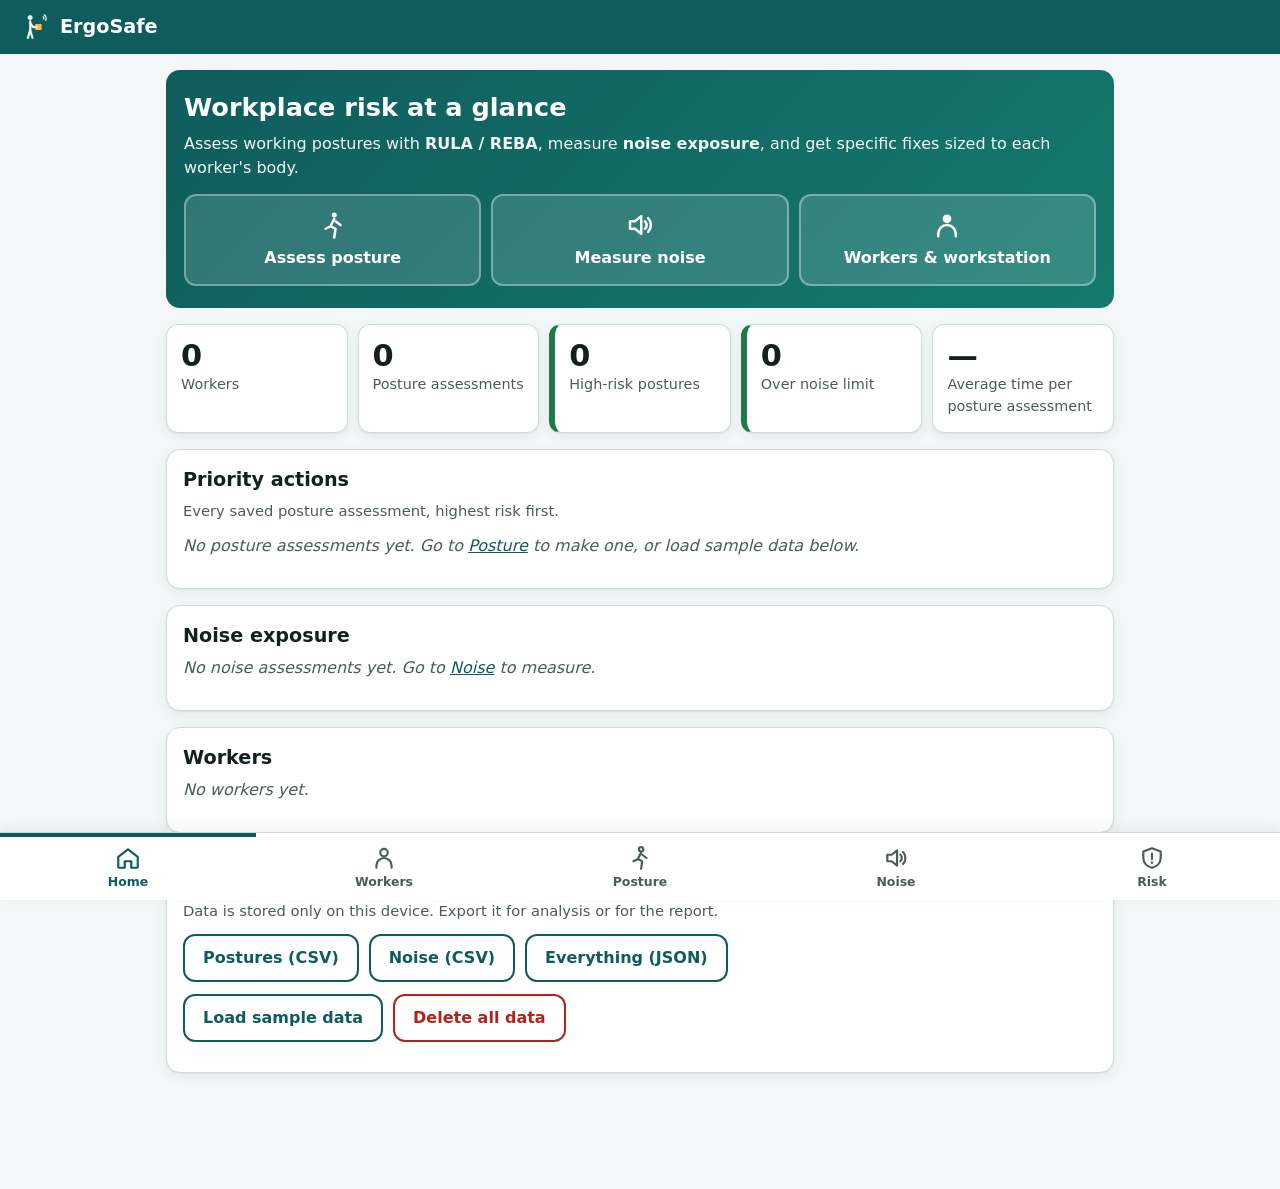
==== index.html @ d4b11da0 "Remove header worker dropdown; choose the worker inside the Posture and Noise forms Co-Authored-By: " ====
<!doctype html>
<html lang="en">
<head>
  <meta charset="utf-8">
  <meta name="viewport" content="width=device-width, initial-scale=1, viewport-fit=cover">
  <title>ErgoSafe</title>
  <meta name="description" content="Workplace posture (RULA / REBA) and noise exposure risk assessment with specific fixes for each worker.">
  <meta name="theme-color" content="#0f5c5c">
  <link rel="manifest" href="manifest.webmanifest">
  <link rel="icon" type="image/png" href="icons/icon-192.png">
  <link rel="apple-touch-icon" href="icons/icon-192.png">
  <link rel="stylesheet" href="css/styles.css">
</head>
<body>
  <a class="skip-link" href="#main">Skip to content</a>

  <header class="app-header">
    <div class="brand">
      <img src="icons/icon-192.png" alt="" width="34" height="34">
      <span>ErgoSafe</span>
    </div>
  </header>

  <main id="main">

    <!-- ============================ HOME / DASHBOARD ============================ -->
    <section id="view-home" class="view" aria-labelledby="home-title" hidden>
      <div class="hero">
        <h1 id="home-title">Workplace risk at a glance</h1>
        <p>Assess working postures with <strong>RULA / REBA</strong>, measure <strong>noise exposure</strong>, and get specific fixes sized to each worker's body.</p>
        <div class="quick-actions">
          <a class="big-action" href="#posture">
            <svg viewBox="0 0 24 24" aria-hidden="true"><circle cx="13" cy="4" r="2"/><path d="M13 7l-3 6 4 2-1 7M10 13l-4 2M14 9l4 3"/></svg>
            <span>Assess posture</span>
          </a>
          <a class="big-action" href="#noise">
            <svg viewBox="0 0 24 24" aria-hidden="true"><path d="M4 9v6h4l5 4V5L8 9z"/><path d="M16 9a4 4 0 0 1 0 6M18.5 6.5a8 8 0 0 1 0 11"/></svg>
            <span>Measure noise</span>
          </a>
          <a class="big-action" href="#workers">
            <svg viewBox="0 0 24 24" aria-hidden="true"><circle cx="12" cy="7" r="3.5"/><path d="M5 21v-2a7 7 0 0 1 14 0v2"/></svg>
            <span>Workers &amp; workstation</span>
          </a>
        </div>
      </div>

      <div id="home-summary" class="tile-row" aria-live="polite"></div>

      <div class="card">
        <h2>Priority actions</h2>
        <p class="hint">Every saved posture assessment, highest risk first.</p>
        <div id="home-priority-list" class="assessment-list"></div>
      </div>

      <div class="card">
        <h2>Noise exposure</h2>
        <div id="home-noise-list" class="assessment-list"></div>
      </div>

      <div class="card">
        <h2>Workers</h2>
        <div id="home-worker-table" class="table-wrap"></div>
      </div>

      <div class="card">
        <h2>Data</h2>
        <p class="hint">Data is stored only on this device. Export it for analysis or for the report.</p>
        <div class="button-row">
          <button type="button" class="button" id="export-postures-csv">Postures (CSV)</button>
          <button type="button" class="button" id="export-noise-csv">Noise (CSV)</button>
          <button type="button" class="button" id="export-json">Everything (JSON)</button>
        </div>
        <div class="button-row">
          <button type="button" class="button" id="load-sample-data">Load sample data</button>
          <button type="button" class="button danger" id="clear-all-data">Delete all data</button>
        </div>
      </div>
    </section>

    <!-- ============================ WORKERS ============================ -->
    <section id="view-workers" class="view" aria-labelledby="workers-title" hidden>
      <h1 id="workers-title" class="view-title">Workers &amp; workstation</h1>

      <div class="card">
        <div class="card-header">
          <h2>Workers</h2>
          <button type="button" class="button primary" id="add-worker-button">+ Add worker</button>
        </div>
        <div id="worker-list" class="worker-list"></div>
      </div>

      <form id="worker-form" class="card" hidden>
        <h2 id="worker-form-title">Add worker</h2>
        <input type="hidden" id="worker-id">
        <div class="form-grid">
          <label class="field">
            <span>Name or ID</span>
            <input type="text" id="worker-name" required autocomplete="off" placeholder="e.g. Ravi K / W-014">
          </label>
          <label class="field">
            <span>Sex (for population percentile)</span>
            <select id="worker-sex">
              <option value="male">Male</option>
              <option value="female">Female</option>
            </select>
          </label>
          <label class="field">
            <span>Height (stature) in cm</span>
            <input type="number" id="worker-stature" required min="120" max="210" step="0.5" inputmode="decimal" placeholder="e.g. 165">
          </label>
          <label class="field">
            <span>Body mass in kg (optional)</span>
            <input type="number" id="worker-mass" min="30" max="200" step="0.5" inputmode="decimal">
          </label>
          <label class="field">
            <span>Works mainly</span>
            <select id="worker-posture">
              <option value="standing">Standing</option>
              <option value="seated">Seated</option>
            </select>
          </label>
          <label class="field">
            <span>Type of task</span>
            <select id="worker-task">
              <option value="precision">Precision (assembly of small parts, inspection)</option>
              <option value="light" selected>Light (packing, light assembly, keyboard)</option>
              <option value="heavy">Heavy (pressing down, using body weight)</option>
            </select>
          </label>
          <label class="field field-wide">
            <span>Workstation / zone</span>
            <input type="text" id="worker-workstation" autocomplete="off" placeholder="e.g. Packing line 2">
          </label>
        </div>
        <div class="button-row">
          <button type="submit" class="button primary">Save worker</button>
          <button type="button" class="button" id="worker-form-cancel">Cancel</button>
        </div>
      </form>

      <div class="card" id="worker-profile-card">
        <h2>Anthropometric profile</h2>
        <div id="worker-profile"></div>
      </div>

      <div class="card">
        <h2>Designing for everyone</h2>
        <p class="hint">One adjustable workstation should fit from a small woman (5th percentile) to a tall man (95th percentile).</p>
        <div id="population-ranges" class="table-wrap"></div>
      </div>
    </section>

    <!-- ============================ POSTURE ============================ -->
    <section id="view-posture" class="view" aria-labelledby="posture-title" hidden>
      <h1 id="posture-title" class="view-title">Posture assessment</h1>

      <div class="card">
        <h2><span class="step-number">1</span> Capture the posture</h2>
        <p class="hint">Photograph the worker <strong>from the side</strong>, whole body in frame, at the worst moment of the task. Everything stays on this device.</p>
        <div id="reassess-banner" class="reassess-banner" hidden></div>
        <label class="field">
          <span>Worker being assessed</span>
          <select id="posture-worker-select" data-worker-select></select>
        </label>
        <label class="field">
          <span>Task being assessed</span>
          <input type="text" id="posture-task" autocomplete="off" placeholder="e.g. Lifting cartons from floor pallet">
        </label>
        <p id="posture-quota" class="posture-quota" aria-live="polite"></p>
        <div class="button-row">
          <label class="button primary file-button">
            <input type="file" accept="image/*" capture="environment" id="photo-capture-input">
            Take photo
          </label>
          <label class="button file-button">
            <input type="file" accept="image/*" id="photo-upload-input">
            Upload image
          </label>
          <button type="button" class="button" id="live-camera-button">Live camera</button>
          <button type="button" class="button" id="manual-mode-button">Enter angles by hand</button>
        </div>
        <p id="pose-status" class="status" role="status" aria-live="polite"></p>
        <div class="stage" id="pose-stage" hidden>
          <canvas id="pose-canvas" aria-label="Photo with measured body angles"></canvas>
          <video id="pose-video" playsinline muted></video>
          <div class="button-row" id="live-controls" hidden>
            <button type="button" class="button primary" id="freeze-button">Freeze &amp; assess</button>
            <button type="button" class="button" id="switch-camera-button">Switch camera</button>
            <button type="button" class="button" id="stop-camera-button">Stop camera</button>
          </div>
        </div>
      </div>

      <div id="posture-details" hidden>
        <div class="card">
          <h2><span class="step-number">2</span> Check the joint angles</h2>
          <p class="hint">Angles marked <span class="tag tag-auto">auto</span> were measured from the image. If one looks wrong, drag its slider — you stay in control of the result.</p>
          <div id="angle-sliders" class="angle-sliders"></div>
        </div>

        <div class="card">
          <h2><span class="step-number">3</span> Describe the task</h2>

          <fieldset class="choice-group">
            <legend>Work posture</legend>
            <label class="choice"><input type="radio" name="posture-mode" value="standing" checked> Standing</label>
            <label class="choice"><input type="radio" name="posture-mode" value="seated"> Seated</label>
          </fieldset>

          <fieldset class="check-group">
            <legend>Arms and wrists</legend>
            <label class="check"><input type="checkbox" data-factor="shoulderRaised"> Shoulder is raised (shrugging)</label>
            <label class="check"><input type="checkbox" data-factor="armAbducted"> Upper arm held out to the side</label>
            <label class="check"><input type="checkbox" data-factor="armSupported"> Arm is supported or the person is leaning on it</label>
            <label class="check"><input type="checkbox" data-factor="armAcrossMidline"> Hand works across the body or out to the side</label>
            <label class="check"><input type="checkbox" data-factor="wristDeviated"> Wrist bent sideways (towards thumb or little finger)</label>
            <label class="check"><input type="checkbox" data-factor="wristTwistEndRange"> Wrist twisted near the end of its range</label>
          </fieldset>

          <fieldset class="check-group">
            <legend>Neck and trunk</legend>
            <label class="check"><input type="checkbox" data-factor="neckTwisted"> Neck twisted</label>
            <label class="check"><input type="checkbox" data-factor="neckSideBent"> Neck bent sideways</label>
            <label class="check"><input type="checkbox" data-factor="trunkTwisted"> Trunk twisted</label>
            <label class="check"><input type="checkbox" data-factor="trunkSideBent"> Trunk bent sideways</label>
            <label class="check"><input type="checkbox" data-factor="trunkWellSupported"> Seated with the back well supported</label>
          </fieldset>

          <fieldset class="check-group">
            <legend>Legs</legend>
            <label class="check"><input type="checkbox" data-factor="legsSupported" checked> Both feet supported, weight evenly balanced</label>
          </fieldset>

          <fieldset class="check-group">
            <legend>Load and grip</legend>
            <div class="form-grid">
              <label class="field">
                <span>Load or force in kg</span>
                <input type="number" id="load-kg" min="0" max="100" step="0.5" value="0" inputmode="decimal">
              </label>
              <label class="field">
                <span>How the load is handled</span>
                <select id="load-pattern">
                  <option value="intermittent">Now and then (intermittent)</option>
                  <option value="static">Held or repeated</option>
                  <option value="shock">Sudden jerk / shock</option>
                </select>
              </label>
              <label class="field">
                <span>Grip on the load (REBA coupling)</span>
                <select id="coupling">
                  <option value="0">Good — proper handle</option>
                  <option value="1">Fair — acceptable hand-hold</option>
                  <option value="2">Poor — no handle, awkward</option>
                  <option value="3">Unacceptable — unsafe grip</option>
                </select>
              </label>
            </div>
          </fieldset>

          <fieldset class="check-group">
            <legend>Activity</legend>
            <label class="check"><input type="checkbox" data-factor="staticOver1Min"> Posture held for more than 1 minute</label>
            <label class="check"><input type="checkbox" data-factor="repeatedOver4PerMin"> Same action repeated more than 4 times a minute</label>
            <label class="check"><input type="checkbox" data-factor="rapidOrUnstable"> Rapid large changes in posture, or unstable base</label>
          </fieldset>

          <fieldset class="check-group">
            <legend>When — exposure to this posture</legend>
            <p class="hint">RULA and REBA score one moment. How long and how often it happens decides the overall risk (likelihood).</p>
            <div class="form-grid">
              <label class="field">
                <span>Hours per shift doing this task</span>
                <input type="number" id="exposure-hours" min="0.1" max="16" step="0.25" value="2" inputmode="decimal">
              </label>
              <label class="field">
                <span>How often this posture occurs</span>
                <select id="exposure-frequency">
                  <option value="rarely">Rarely (less than once an hour)</option>
                  <option value="occasionally" selected>Occasionally (1–10 times an hour)</option>
                  <option value="frequently">Frequently (10–60 times an hour)</option>
                  <option value="continuously">Continuously, or held for long periods</option>
                </select>
              </label>
            </div>
          </fieldset>
        </div>

        <div class="card" id="results-card">
          <h2><span class="step-number">4</span> Risk result</h2>
          <div class="segmented" role="group" aria-label="Assessment method">
            <button type="button" class="segment" data-method="rula" aria-pressed="false">RULA</button>
            <button type="button" class="segment" data-method="reba" aria-pressed="false">REBA</button>
          </div>
          <p id="method-recommendation" class="hint"></p>
          <div id="score-summary" class="score-summary"></div>
          <div class="result-grid">
            <div id="body-map" class="body-map"></div>
            <div id="score-breakdown" class="table-wrap"></div>
          </div>
          <h3>What to change</h3>
          <ol id="recommendation-list" class="recommendation-list"></ol>
          <button type="button" class="button primary wide" id="save-assessment-button">Save assessment</button>
        </div>
      </div>
    </section>

    <!-- ============================ NOISE ============================ -->
    <section id="view-noise" class="view" aria-labelledby="noise-title" hidden>
      <h1 id="noise-title" class="view-title">Noise exposure</h1>

      <div class="card">
        <h2>Live sound level</h2>
        <label class="field">
          <span>Worker being assessed</span>
          <select id="noise-worker-select" data-worker-select></select>
        </label>
        <div class="meter">
          <div class="meter-reading">
            <span id="noise-level" class="meter-value">--</span>
            <span class="meter-unit">dB(A)</span>
          </div>
          <div id="noise-level-badge"></div>
          <div class="gauge" aria-hidden="true">
            <div class="gauge-zones"></div>
            <div class="gauge-needle" id="gauge-needle"></div>
          </div>
          <div class="gauge-scale" aria-hidden="true"><span>30</span><span>55</span><span>80</span><span>105</span><span>130</span></div>
        </div>
        <dl class="stat-grid">
          <div><dt>Average (Leq)</dt><dd id="noise-leq">--</dd></div>
          <div><dt>Maximum</dt><dd id="noise-max">--</dd></div>
          <div><dt>Measured for</dt><dd id="noise-duration">--</dd></div>
          <div><dt>Allowed time at this level</dt><dd id="noise-allowed">--</dd></div>
        </dl>
        <div class="button-row">
          <button type="button" class="button primary" id="noise-start-button">Start measuring</button>
          <button type="button" class="button" id="noise-stop-button" disabled>Stop</button>
          <button type="button" class="button" id="noise-reset-button">Reset</button>
        </div>
        <p id="noise-status" class="status" role="status" aria-live="polite"></p>

        <div class="add-to-log">
          <h3>Add this measurement to the worker's day</h3>
          <div class="form-grid">
            <label class="field">
              <span>Zone / machine</span>
              <input type="text" id="noise-zone-input" autocomplete="off" placeholder="e.g. Press shop">
            </label>
            <label class="field">
              <span>Hours per shift spent here</span>
              <input type="number" id="noise-hours-input" min="0.1" max="16" step="0.25" value="1" inputmode="decimal">
            </label>
          </div>
          <button type="button" class="button" id="noise-add-to-log-button">Add measured level</button>
        </div>
      </div>

      <div class="card">
        <h2>Daily exposure</h2>
        <div id="noise-reassess-banner" class="reassess-banner" hidden></div>
        <label class="field">
          <span>Exposure standard</span>
          <select id="noise-standard">
            <option value="niosh">NIOSH (85 dB(A), 3 dB exchange) — more protective</option>
            <option value="india">Factories Act, India (90 dB(A), 5 dB exchange) — legal limit</option>
          </select>
        </label>
        <div class="table-wrap">
          <table class="data-table">
            <thead><tr><th>Zone</th><th>Level dB(A)</th><th>Hours</th><th>Allowed</th><th>Dose</th><th><span class="visually-hidden">Remove</span></th></tr></thead>
            <tbody id="exposure-rows"></tbody>
          </table>
        </div>
        <details class="manual-entry">
          <summary>Add a zone by hand</summary>
          <div class="form-grid">
            <label class="field"><span>Zone</span><input type="text" id="manual-zone" autocomplete="off"></label>
            <label class="field"><span>Level dB(A)</span><input type="number" id="manual-level" min="40" max="140" step="0.5" inputmode="decimal"></label>
            <label class="field"><span>Hours</span><input type="number" id="manual-hours" min="0.1" max="16" step="0.25" inputmode="decimal"></label>
          </div>
          <button type="button" class="button" id="manual-add-button">Add zone</button>
        </details>
        <div id="exposure-results"></div>
        <h3>What to do</h3>
        <ol id="noise-recommendations" class="recommendation-list"></ol>
        <button type="button" class="button primary wide" id="noise-save-button">Save noise assessment</button>
      </div>

      <div class="card">
        <h2>Calibrate the microphone</h2>
        <p class="hint">Phone microphones differ by several decibels. For accurate readings, place the phone next to a calibrated sound level meter, play a steady sound, start measuring, and enter the meter's reading.</p>
        <div class="form-grid">
          <label class="field">
            <span>Reference meter reading, dB(A)</span>
            <input type="number" id="calibration-reference" min="30" max="130" step="0.1" inputmode="decimal">
          </label>
        </div>
        <div class="button-row">
          <button type="button" class="button primary" id="calibrate-button">Calibrate to meter</button>
          <button type="button" class="button" id="rough-calibrate-button">Rough: this room is quiet (≈ 40 dB(A))</button>
          <button type="button" class="button" id="reset-calibration-button">Reset</button>
        </div>
        <p class="hint" id="calibration-offset"></p>
      </div>
    </section>

    <!-- ============================ RISK PROFILE ============================ -->
    <section id="view-risk" class="view" aria-labelledby="risk-title" hidden>
      <h1 id="risk-title" class="visually-hidden">Risk</h1>
      <div id="risk-profile"></div>
    </section>

  </main>

  <nav class="tab-bar" aria-label="Main">
    <a href="#home" data-tab="home">
      <svg viewBox="0 0 24 24" aria-hidden="true"><path d="M3 11l9-7 9 7v9a1 1 0 0 1-1 1h-5v-6H9v6H4a1 1 0 0 1-1-1z"/></svg>
      <span>Home</span>
    </a>
    <a href="#workers" data-tab="workers">
      <svg viewBox="0 0 24 24" aria-hidden="true"><circle cx="12" cy="7" r="3.5"/><path d="M5 21v-2a7 7 0 0 1 14 0v2"/></svg>
      <span>Workers</span>
    </a>
    <a href="#posture" data-tab="posture">
      <svg viewBox="0 0 24 24" aria-hidden="true"><circle cx="13" cy="4" r="2"/><path d="M13 7l-3 6 4 2-1 7M10 13l-4 2M14 9l4 3"/></svg>
      <span>Posture</span>
    </a>
    <a href="#noise" data-tab="noise">
      <svg viewBox="0 0 24 24" aria-hidden="true"><path d="M4 9v6h4l5 4V5L8 9z"/><path d="M16 9a4 4 0 0 1 0 6M18.5 6.5a8 8 0 0 1 0 11"/></svg>
      <span>Noise</span>
    </a>
    <a href="#risk" data-tab="risk">
      <svg viewBox="0 0 24 24" aria-hidden="true"><path d="M12 3l8 3v6c0 4.5-3.4 8-8 9-4.6-1-8-4.5-8-9V6z"/><path d="M12 8v5M12 16v.5"/></svg>
      <span>Risk</span>
    </a>
  </nav>

  <div id="toast" class="toast" role="status" aria-live="polite"></div>

  <script type="module" src="js/app.js"></script>
</body>
</html>
---- css/styles.css ----
/* ErgoSafe styles
   Human factors choices applied to the app itself:
   - touch targets at least 48 px (usable with gloves)
   - risk shown by colour + icon + word, never colour alone
   - body text 16 px+, strong contrast for glare in factories
   - one column on phones, wider layout on tablets/laptops */

:root {
  --colour-background: #f4f7f7;
  --colour-surface: #ffffff;
  --colour-surface-muted: #eef3f3;
  --colour-text: #13201f;
  --colour-text-muted: #4b5b5a;
  --colour-border: #cfdbda;
  --colour-primary: #0f5c5c;
  --colour-primary-strong: #0a4545;
  --colour-primary-soft: #dcefee;
  --colour-focus: #ffb000;

  --risk-negligible: #1f7a4a;
  --risk-negligible-soft: #e3f4ea;
  --risk-low: #1f7a4a;
  --risk-low-soft: #e3f4ea;
  --risk-medium: #9a5b00;
  --risk-medium-soft: #fff1d6;
  --risk-high: #b42318;
  --risk-high-soft: #fde4e1;
  --risk-veryhigh: #7a0916;
  --risk-veryhigh-soft: #f9d2d6;

  --radius: 14px;
  --shadow: 0 1px 2px rgba(16, 40, 40, 0.06), 0 4px 14px rgba(16, 40, 40, 0.06);
  --touch: 48px;
  --tab-bar-height: 68px;
  font-size: 16px;
}

html.high-contrast {
  --colour-background: #ffffff;
  --colour-surface: #ffffff;
  --colour-surface-muted: #ffffff;
  --colour-text: #000000;
  --colour-text-muted: #000000;
  --colour-border: #000000;
  --colour-primary: #00337a;
  --colour-primary-strong: #001a40;
  --colour-primary-soft: #e6eeff;
  --risk-low: #005a1e;
  --risk-negligible: #005a1e;
  --risk-medium: #6b3d00;
  --risk-high: #9e0000;
  --risk-veryhigh: #5c0000;
  --shadow: none;
}

* { box-sizing: border-box; }

html, body { margin: 0; }

body {
  background: var(--colour-background);
  color: var(--colour-text);
  font-family: system-ui, -apple-system, "Segoe UI", Roboto, "Noto Sans", sans-serif;
  line-height: 1.5;
  padding-bottom: calc(var(--tab-bar-height) + env(safe-area-inset-bottom) + 16px);
  -webkit-text-size-adjust: 100%;
}

h1, h2, h3 { line-height: 1.25; margin: 0 0 0.5rem; }
h1 { font-size: 1.6rem; }
h2 { font-size: 1.2rem; display: flex; align-items: center; gap: 0.5rem; }
h3 { font-size: 1.05rem; margin-top: 1.25rem; }
p { margin: 0 0 0.75rem; }
a { color: var(--colour-primary); }

:focus-visible { outline: 3px solid var(--colour-focus); outline-offset: 2px; }

.visually-hidden {
  position: absolute; width: 1px; height: 1px; padding: 0; margin: -1px;
  overflow: hidden; clip: rect(0 0 0 0); white-space: nowrap; border: 0;
}
.skip-link { position: absolute; left: -999px; top: 0; }
.skip-link:focus { left: 8px; top: 8px; background: var(--colour-surface); padding: 8px 12px; z-index: 100; }

.hint { color: var(--colour-text-muted); font-size: 0.92rem; }
.empty { color: var(--colour-text-muted); font-style: italic; }
.nowrap { white-space: nowrap; }

/* ---------- header ---------- */
.app-header {
  position: sticky; top: 0; z-index: 20;
  display: flex; align-items: center; justify-content: space-between; gap: 12px;
  padding: 10px 16px; padding-top: calc(10px + env(safe-area-inset-top));
  background: var(--colour-primary); color: #ffffff;
}
.brand { display: flex; align-items: center; gap: 10px; font-weight: 700; font-size: 1.2rem; }
.brand img { border-radius: 8px; }
.icon-button {
  width: var(--touch); height: var(--touch); flex: none;
  display: grid; place-items: center; border-radius: 12px;
  border: 2px solid rgba(255, 255, 255, 0.5); background: transparent; color: #ffffff; cursor: pointer;
}
.icon-button svg { width: 24px; height: 24px; }
.icon-button[aria-pressed="true"] { background: #ffffff; color: var(--colour-primary); }

/* ---------- layout ---------- */
main { max-width: 980px; margin: 0 auto; padding: 16px; }
.view-title { margin: 4px 0 14px; }

.card {
  background: var(--colour-surface);
  border: 1px solid var(--colour-border);
  border-radius: var(--radius);
  box-shadow: var(--shadow);
  padding: 18px 16px;
  margin-bottom: 16px;
}
.card-header { display: flex; align-items: center; justify-content: space-between; gap: 12px; flex-wrap: wrap; margin-bottom: 8px; }
.card-header h2 { margin: 0; }

.step-number {
  display: inline-grid; place-items: center; width: 28px; height: 28px; flex: none;
  border-radius: 50%; background: var(--colour-primary); color: #ffffff; font-size: 0.95rem;
}

/* ---------- hero ---------- */
.hero {
  background: linear-gradient(135deg, var(--colour-primary) 0%, #157a6e 100%);
  color: #ffffff; border-radius: var(--radius); padding: 22px 18px; margin-bottom: 16px;
}
html.high-contrast .hero { background: var(--colour-primary); }
.hero p { opacity: 0.95; }
.quick-actions { display: grid; grid-template-columns: repeat(3, minmax(0, 1fr)); gap: 10px; margin-top: 14px; }
.big-action {
  display: flex; flex-direction: column; align-items: center; justify-content: center; gap: 6px;
  min-height: 92px; padding: 10px; border-radius: 12px; text-align: center;
  background: rgba(255, 255, 255, 0.14); color: #ffffff; text-decoration: none; font-weight: 600;
  border: 2px solid rgba(255, 255, 255, 0.35);
}
.big-action:hover { background: rgba(255, 255, 255, 0.24); }
.big-action svg { width: 30px; height: 30px; fill: none; stroke: currentColor; stroke-width: 2; stroke-linecap: round; stroke-linejoin: round; }
.big-action svg circle { fill: currentColor; stroke: none; }

/* ---------- tiles ---------- */
.tile-row { display: grid; grid-template-columns: repeat(auto-fit, minmax(140px, 1fr)); gap: 10px; margin-bottom: 16px; }
.tile {
  background: var(--colour-surface); border: 1px solid var(--colour-border); border-radius: 12px;
  padding: 14px; display: flex; flex-direction: column; gap: 2px; box-shadow: var(--shadow);
}
.tile-value { font-size: 1.9rem; font-weight: 750; line-height: 1.1; }
.tile-label { color: var(--colour-text-muted); font-size: 0.9rem; }
.tile-high { border-left: 6px solid var(--risk-high); }
.tile-high .tile-value { color: var(--risk-high); }
.tile-low { border-left: 6px solid var(--risk-low); }

/* ---------- buttons ---------- */
.button-row { display: flex; flex-wrap: wrap; gap: 10px; margin: 12px 0; }
.button {
  display: inline-flex; align-items: center; justify-content: center; gap: 8px;
  min-height: var(--touch); padding: 0 18px; border-radius: 12px;
  border: 2px solid var(--colour-primary); background: var(--colour-surface); color: var(--colour-primary);
  font: inherit; font-weight: 650; cursor: pointer; text-decoration: none;
}
.button:hover { background: var(--colour-primary-soft); }
.button.primary { background: var(--colour-primary); color: #ffffff; }
.button.primary:hover { background: var(--colour-primary-strong); }
.button.danger { border-color: var(--risk-high); color: var(--risk-high); }
.button.small { min-height: 40px; padding: 0 12px; font-size: 0.9rem; }
.button.wide { width: 100%; margin-top: 12px; }
.button:disabled { opacity: 0.45; cursor: not-allowed; }
.file-button { position: relative; overflow: hidden; }
.file-button input { position: absolute; inset: 0; opacity: 0; cursor: pointer; font-size: 0; }
.link-button {
  background: none; border: 0; padding: 8px 4px; min-height: 40px; color: var(--colour-primary);
  font: inherit; font-size: 0.9rem; text-decoration: underline; cursor: pointer;
}

/* ---------- forms ---------- */
.form-grid { display: grid; grid-template-columns: repeat(auto-fit, minmax(220px, 1fr)); gap: 12px; }
.field { display: flex; flex-direction: column; gap: 6px; margin-bottom: 8px; }
.field > span { font-weight: 600; font-size: 0.95rem; }
.field-wide { grid-column: 1 / -1; }
input[type="text"], input[type="number"], select, textarea {
  width: 100%; min-height: var(--touch); padding: 10px 12px; border-radius: 10px;
  border: 2px solid var(--colour-border); background: var(--colour-surface); color: var(--colour-text); font: inherit;
}
textarea { min-height: 90px; resize: vertical; }
input:focus, select:focus, textarea:focus { border-color: var(--colour-primary); }

fieldset { border: 0; padding: 0; margin: 0 0 16px; }
legend { font-weight: 700; margin-bottom: 8px; padding: 0; }
.check-group, .choice-group { border-top: 1px solid var(--colour-border); padding-top: 12px; }
.check, .choice {
  display: flex; align-items: center; gap: 12px; min-height: var(--touch); padding: 6px 10px;
  border-radius: 10px; cursor: pointer;
}
.check:hover, .choice:hover { background: var(--colour-surface-muted); }
.check input, .choice input { width: 24px; height: 24px; flex: none; accent-color: var(--colour-primary); }
.choice-group { display: flex; flex-wrap: wrap; gap: 6px 18px; }
.choice-group legend { width: 100%; }

/* ---------- status ---------- */
.status { min-height: 1.5em; font-weight: 600; color: var(--colour-primary); margin: 8px 0 0; }
.status.error { color: var(--risk-high); }

/* ---------- tags & badges ---------- */
.tag {
  display: inline-block; padding: 1px 8px; border-radius: 999px; font-size: 0.78rem; font-weight: 700;
  border: 1px solid currentColor; vertical-align: middle;
}
.tag-auto { color: var(--colour-primary); background: var(--colour-primary-soft); }
.tag-check { color: var(--risk-medium); background: var(--risk-medium-soft); }
.tag-edited { color: #4a3aa8; background: #ebe8fb; }
.tag-default { color: var(--colour-text-muted); background: var(--colour-surface-muted); }

.badge {
  display: inline-flex; align-items: center; gap: 6px; padding: 4px 10px 4px 7px;
  border-radius: 999px; font-weight: 700; font-size: 0.88rem; border: 2px solid currentColor;
  max-width: 100%;
}
.badge .icon { width: 18px; height: 18px; flex: none; }
.risk-negligible { color: var(--risk-negligible); background: var(--risk-negligible-soft); }
.risk-low { color: var(--risk-low); background: var(--risk-low-soft); }
.risk-medium { color: var(--risk-medium); background: var(--risk-medium-soft); }
.risk-high { color: var(--risk-high); background: var(--risk-high-soft); }
.risk-veryhigh { color: #ffffff; background: var(--risk-veryhigh); border-color: var(--risk-veryhigh); }
html.high-contrast .badge { background: #ffffff; }
html.high-contrast .risk-veryhigh { background: var(--risk-veryhigh); }

.risk-border-negligible, .risk-border-low { border-left: 8px solid var(--risk-low) !important; }
.risk-border-medium { border-left: 8px solid var(--risk-medium) !important; }
.risk-border-high { border-left: 8px solid var(--risk-high) !important; }
.risk-border-veryhigh { border-left: 8px solid var(--risk-veryhigh) !important; }

/* ---------- posture: stage ---------- */
.stage { margin-top: 12px; }
.stage canvas {
  display: block; width: 100%; height: auto; max-height: 70vh; object-fit: contain;
  border-radius: 12px; background: #0d1414;
}
/* The video is drawn onto the canvas, so the element itself is kept off-screen
   (not display:none — some phones stop decoding hidden videos). */
#pose-video { position: absolute; width: 1px; height: 1px; opacity: 0; pointer-events: none; }

/* ---------- posture: sliders ---------- */
.angle-sliders { display: grid; grid-template-columns: repeat(auto-fit, minmax(260px, 1fr)); gap: 6px 20px; }
.angle-row { padding: 10px 0; border-bottom: 1px solid var(--colour-border); }
.angle-label { display: flex; align-items: center; gap: 8px; }
.angle-label label { font-weight: 700; }
.angle-label output { margin-left: auto; font-weight: 750; font-size: 1.2rem; font-variant-numeric: tabular-nums; }
.angle-row input[type="range"] { width: 100%; height: var(--touch); accent-color: var(--colour-primary); }
.angle-help { margin: 0; font-size: 0.85rem; color: var(--colour-text-muted); }

/* ---------- posture: results ---------- */
.segmented { display: inline-flex; border: 2px solid var(--colour-primary); border-radius: 12px; overflow: hidden; margin-bottom: 8px; }
.segment {
  min-height: var(--touch); min-width: 96px; padding: 0 18px; border: 0; background: var(--colour-surface);
  color: var(--colour-primary); font: inherit; font-weight: 700; cursor: pointer;
}
.segment[aria-pressed="true"] { background: var(--colour-primary); color: #ffffff; }

.score-summary {
  display: flex; gap: 18px; align-items: center; flex-wrap: wrap;
  padding: 14px 16px; border-radius: 12px; background: var(--colour-surface-muted); margin: 8px 0 16px;
}
.score-big { display: flex; align-items: baseline; gap: 4px; }
.score-number { font-size: 3.2rem; font-weight: 800; line-height: 1; font-variant-numeric: tabular-nums; }
.score-max { font-size: 1.2rem; color: var(--colour-text-muted); font-weight: 600; }
.score-text { flex: 1; min-width: 220px; }
.score-text p { margin: 8px 0 0; }
.score-method { font-weight: 700; color: var(--colour-text-muted); margin-bottom: 4px; }

.result-grid { display: grid; grid-template-columns: minmax(0, 1fr); gap: 16px; }
@media (min-width: 760px) {
  .result-grid { grid-template-columns: minmax(220px, 300px) minmax(0, 1fr); }
}

.body-map { display: flex; gap: 12px; align-items: flex-start; }
.body-map svg { width: 110px; flex: none; }
.part-head { fill: var(--colour-surface-muted); stroke: var(--colour-text-muted); stroke-width: 1.5; }
.part { stroke: rgba(0, 0, 0, 0.35); stroke-width: 1.5; }
.part.level-low { fill: var(--risk-low); }
.part.level-medium { fill: #e09a1a; }
.part.level-high { fill: var(--risk-high); }
.part-list { list-style: none; padding: 0; margin: 0; flex: 1; display: flex; flex-direction: column; gap: 6px; }
.part-list li { display: flex; justify-content: space-between; align-items: center; gap: 8px; flex-wrap: wrap; font-weight: 600; }
.part-score { font-weight: 400; color: var(--colour-text-muted); font-size: 0.85rem; }

.recommendation-list { list-style: none; padding: 0; margin: 0; display: flex; flex-direction: column; gap: 10px; }
.recommendation { border: 1px solid var(--colour-border); border-radius: 12px; padding: 12px 14px; background: var(--colour-surface); }
.recommendation p { margin: 6px 0 0; }
.recommendation-head { display: flex; align-items: center; gap: 10px; flex-wrap: wrap; }
.recommendation-issue { font-weight: 600; }

/* ---------- tables ---------- */
/* position: relative keeps screen-reader-only labels inside the scroll box,
   so wide tables scroll on their own and never widen the whole page. */
.table-wrap { position: relative; overflow-x: auto; -webkit-overflow-scrolling: touch; }
.data-table { width: 100%; border-collapse: collapse; font-size: 0.92rem; }
.data-table caption { text-align: left; font-weight: 700; padding-bottom: 6px; }
.data-table th, .data-table td { padding: 8px 10px; border-bottom: 1px solid var(--colour-border); text-align: left; vertical-align: top; }
.data-table th { background: var(--colour-surface-muted); font-weight: 700; }
.data-table .total-row td { font-weight: 750; background: var(--colour-primary-soft); }
.breakdown + .breakdown { margin-top: 10px; }

/* ---------- noise ---------- */
.meter { text-align: center; margin: 10px 0; }
.meter-reading { display: flex; justify-content: center; align-items: baseline; gap: 8px; }
.meter-value { font-size: 4.2rem; font-weight: 800; font-variant-numeric: tabular-nums; line-height: 1.05; }
.meter-unit { font-size: 1.3rem; font-weight: 700; color: var(--colour-text-muted); }
#noise-level-badge { min-height: 34px; margin: 6px 0 10px; }
.gauge { position: relative; height: 26px; margin: 4px 6px 0; }
.gauge-zones {
  position: absolute; inset: 0; border-radius: 999px;
  /* 30–130 dB: green < 80, amber 80–90, red 90–115, dark red > 115 */
  background: linear-gradient(90deg, var(--risk-low) 0%, var(--risk-low) 50%, #e09a1a 50%, #e09a1a 60%, var(--risk-high) 60%, var(--risk-high) 85%, var(--risk-veryhigh) 85%);
}
.gauge-needle {
  position: absolute; top: -6px; width: 6px; height: 38px; margin-left: -3px; border-radius: 3px;
  background: var(--colour-text); box-shadow: 0 0 0 2px var(--colour-surface); transition: left 0.12s linear;
}
.gauge-scale { display: flex; justify-content: space-between; font-size: 0.8rem; color: var(--colour-text-muted); margin: 4px 0 0; }
.stat-grid { display: grid; grid-template-columns: repeat(auto-fit, minmax(150px, 1fr)); gap: 10px; margin: 14px 0 0; }
.stat-grid div { background: var(--colour-surface-muted); border-radius: 10px; padding: 10px 12px; }
.stat-grid dt { font-size: 0.82rem; color: var(--colour-text-muted); }
.stat-grid dd { margin: 2px 0 0; font-weight: 750; font-size: 1.1rem; }
.add-to-log { border-top: 1px solid var(--colour-border); margin-top: 16px; padding-top: 4px; }
.manual-entry { margin: 12px 0; }
.manual-entry summary, details summary { cursor: pointer; font-weight: 650; min-height: 40px; display: flex; align-items: center; color: var(--colour-primary); }

.dose-summary { background: var(--colour-surface-muted); border-radius: 12px; padding: 14px 16px; margin: 14px 0; }
.dose-headline { display: flex; align-items: baseline; gap: 10px; margin-bottom: 8px; font-weight: 600; }
.dose-bar { position: relative; height: 16px; border-radius: 999px; background: var(--colour-border); margin: 12px 0 2px; overflow: visible; }
.dose-bar-fill { height: 100%; border-radius: 999px; }
.risk-fill-negligible, .risk-fill-low { background: var(--risk-low); }
.risk-fill-medium { background: #e09a1a; }
.risk-fill-high { background: var(--risk-high); }
.risk-fill-veryhigh { background: var(--risk-veryhigh); }
.dose-bar-limit { position: absolute; left: 50%; top: -5px; width: 3px; height: 26px; background: var(--colour-text); }
.dose-bar-caption { margin-bottom: 8px; }

/* ---------- workers ---------- */
.worker-list { display: flex; flex-direction: column; gap: 8px; }
.worker-card {
  display: flex; justify-content: space-between; align-items: center; gap: 10px; flex-wrap: wrap;
  border: 1px solid var(--colour-border); border-radius: 12px; padding: 10px 12px;
}
.worker-card.active { border: 2px solid var(--colour-primary); background: var(--colour-primary-soft); }
.worker-info { display: flex; flex-direction: column; }
.worker-actions { display: flex; gap: 6px; flex-wrap: wrap; }

.percentile-block { margin-bottom: 8px; }
.percentile-bar {
  position: relative; height: 14px; border-radius: 999px; margin: 10px 4px 26px;
  background: linear-gradient(90deg, var(--colour-primary-soft), var(--colour-primary));
}
.percentile-bar span { position: absolute; top: 18px; transform: translateX(-50%); font-size: 0.78rem; color: var(--colour-text-muted); }
.percentile-marker {
  position: absolute; top: -6px; width: 6px; height: 26px; margin-left: -3px;
  background: var(--colour-text); border-radius: 3px; box-shadow: 0 0 0 2px var(--colour-surface);
}

.workstation-diagram { width: 100%; max-width: 320px; }
.workstation-diagram .floor { stroke: var(--colour-text); stroke-width: 3; }
.workstation-diagram .figure { fill: var(--colour-primary); }
.workstation-diagram .figure-line { stroke: var(--colour-primary); stroke-width: 6; stroke-linecap: round; }
.workstation-diagram .furniture { fill: var(--colour-text-muted); }
.workstation-diagram .furniture-line { stroke: var(--colour-text-muted); stroke-width: 3; }
.workstation-diagram .guide-line { stroke: var(--colour-text-muted); stroke-width: 1; stroke-dasharray: 4 4; }
.workstation-diagram .surface-band { fill: #e09a1a; opacity: 0.85; }
.workstation-diagram .chart-label { font-size: 11px; fill: var(--colour-text); }
.workstation-diagram .chart-label.strong { font-weight: 700; }

/* ---------- dashboard cards ---------- */
.assessment-list { display: flex; flex-direction: column; gap: 10px; }
.assessment-card {
  display: flex; gap: 12px; border: 1px solid var(--colour-border); border-radius: 12px; padding: 10px; background: var(--colour-surface);
}
.assessment-card img, .thumb-placeholder {
  width: 88px; height: 88px; flex: none; border-radius: 8px; object-fit: cover; background: var(--colour-surface-muted);
}
.thumb-placeholder { display: grid; place-items: center; font-weight: 800; color: var(--colour-text-muted); }
.assessment-body { flex: 1; min-width: 0; }
.assessment-body p { margin: 4px 0 0; font-size: 0.92rem; }
.assessment-title { display: flex; justify-content: space-between; align-items: flex-start; gap: 8px; flex-wrap: wrap; }

/* ---------- feedback ---------- */
.likert { border-top: 1px solid var(--colour-border); padding-top: 10px; margin-bottom: 10px; }
.likert legend { font-weight: 600; }
.likert-options { display: grid; grid-template-columns: repeat(5, 1fr); gap: 6px; }
.likert-options label { display: block; cursor: pointer; }
.likert-options input { position: absolute; opacity: 0; }
.likert-options span {
  display: grid; place-items: center; min-height: var(--touch); border-radius: 10px;
  border: 2px solid var(--colour-border); font-weight: 700;
}
.likert-options input:checked + span { background: var(--colour-primary); border-color: var(--colour-primary); color: #ffffff; }
.likert-options input:focus-visible + span { outline: 3px solid var(--colour-focus); outline-offset: 2px; }
.likert-ends { display: flex; justify-content: space-between; font-size: 0.78rem; color: var(--colour-text-muted); margin-top: 4px; }

/* ---------- tab bar ---------- */
.tab-bar {
  position: fixed; left: 0; right: 0; bottom: 0; z-index: 30;
  display: grid; grid-template-columns: repeat(5, 1fr);
  min-height: var(--tab-bar-height); padding-bottom: env(safe-area-inset-bottom);
  background: var(--colour-surface); border-top: 1px solid var(--colour-border);
  box-shadow: 0 -4px 14px rgba(16, 40, 40, 0.06);
}
.tab-bar a {
  display: flex; flex-direction: column; align-items: center; justify-content: center; gap: 2px;
  color: var(--colour-text-muted); text-decoration: none; font-size: 0.78rem; font-weight: 600;
  border-top: 4px solid transparent;
}
.tab-bar a svg { width: 26px; height: 26px; fill: none; stroke: currentColor; stroke-width: 2; stroke-linecap: round; stroke-linejoin: round; }
.tab-bar a[aria-current="page"] { color: var(--colour-primary); border-top-color: var(--colour-primary); }
.tab-bar a[aria-current="page"] svg circle { fill: currentColor; }

/* ---------- toast ---------- */
.toast {
  position: fixed; left: 50%; bottom: calc(var(--tab-bar-height) + 16px + env(safe-area-inset-bottom));
  transform: translate(-50%, 20px); opacity: 0; pointer-events: none;
  background: #13201f; color: #ffffff; padding: 12px 18px; border-radius: 12px; font-weight: 600;
  max-width: calc(100vw - 32px); transition: opacity 0.2s, transform 0.2s; z-index: 50;
}
.toast.visible { opacity: 1; transform: translate(-50%, 0); }

/* ---------- small phones ---------- */
@media (max-width: 420px) {
  h1 { font-size: 1.4rem; }
  .quick-actions { grid-template-columns: 1fr; }
  .big-action { flex-direction: row; min-height: 60px; justify-content: flex-start; padding: 0 16px; }
  .meter-value { font-size: 3.4rem; }
  .button-row .button { flex: 1 1 auto; }
}

@media (max-width: 340px) {
  .app-header { gap: 8px; padding-left: 12px; padding-right: 12px; }
  .brand { gap: 6px; font-size: 1.1rem; }
}

@media (prefers-reduced-motion: reduce) {
  * { transition: none !important; scroll-behavior: auto !important; }
}

.placeholder-warning { flex-basis: 100%; margin: 0; }

/* ---------- risk profile ---------- */
.badge.risk-none { color: var(--colour-text-muted); background: var(--colour-surface-muted); }
.overall-banner { background: var(--colour-surface-muted); border-radius: 12px; padding: 14px 16px; margin-top: 10px; }
.overall-head { display: flex; align-items: center; gap: 12px; flex-wrap: wrap; margin-bottom: 6px; }
.overall-label { font-weight: 750; font-size: 1.1rem; }
.overall-banner p { margin: 6px 0 0; }

.chip {
  display: inline-block; padding: 1px 8px; margin: 2px; border-radius: 999px; font-size: 0.78rem; font-weight: 750;
  background: var(--colour-text); color: var(--colour-surface); white-space: nowrap;
}
.chip-before { background: transparent; color: var(--colour-text); border: 2px dashed var(--colour-text); }

.risk-matrix { border-collapse: separate; border-spacing: 3px; width: 100%; min-width: 480px; font-size: 0.85rem; }
.risk-matrix th { font-weight: 700; padding: 4px; text-align: center; vertical-align: middle; }
.risk-matrix th span { display: block; font-weight: 400; font-size: 0.72rem; color: var(--colour-text-muted); }
.risk-matrix .matrix-corner { font-size: 0.72rem; color: var(--colour-text-muted); }
.matrix-cell { height: 58px; border-radius: 8px; text-align: center; vertical-align: middle; padding: 4px; }
.matrix-rating { display: block; font-size: 0.75rem; font-weight: 700; opacity: 0.75; }
.band-low { background: var(--risk-low-soft); }
.band-medium { background: var(--risk-medium-soft); }
.band-high { background: var(--risk-high-soft); }
.band-veryhigh { background: #f3b9c0; }

.four-w { display: grid; gap: 10px; margin: 0; }
.four-w > div { display: grid; grid-template-columns: minmax(130px, 170px) 1fr; gap: 10px; border-bottom: 1px solid var(--colour-border); padding-bottom: 10px; }
.four-w dt { font-weight: 750; color: var(--colour-primary); }
.four-w dd { margin: 0; }
.four-w ul { margin: 0; padding-left: 18px; }
@media (max-width: 520px) { .four-w > div { grid-template-columns: 1fr; gap: 2px; } }

.hf-graph {
  display: grid; grid-template-columns: 28px 118px repeat(5, minmax(118px, 1fr)); grid-auto-rows: minmax(92px, auto);
  gap: 4px; min-width: 760px; font-size: 0.8rem;
}
.hf-axis-y {
  grid-row: 1 / span 5; grid-column: 1; writing-mode: vertical-rl; transform: rotate(180deg);
  text-align: center; font-weight: 750; color: var(--colour-primary);
}
.hf-row-label { display: flex; align-items: center; font-weight: 700; color: #1f7a4a; }
.hf-column-label { text-align: center; font-weight: 700; color: var(--colour-primary); padding-top: 4px; }
.hf-axis-x { grid-column: 3 / span 5; text-align: center; font-weight: 750; color: var(--colour-primary); }
.hf-cell { border: 1px solid var(--colour-border); border-radius: 8px; padding: 6px; background: var(--colour-surface); }
.hf-diagonal { display: flex; flex-direction: column; gap: 4px; border-width: 2px; }
.hf-diagonal p { margin: 0; line-height: 1.35; }
.hf-diagonal .badge { align-self: flex-start; font-size: 0.75rem; padding: 2px 8px 2px 5px; }
.hf-diagonal .badge .icon { width: 14px; height: 14px; }
.hf-diagonal.level-low { border-color: var(--risk-low); background: var(--risk-low-soft); }
.hf-diagonal.level-medium { border-color: var(--risk-medium); background: var(--risk-medium-soft); }
.hf-diagonal.level-high, .hf-diagonal.level-veryhigh { border-color: var(--risk-high); background: var(--risk-high-soft); }
.hf-diagonal.level-none { border-style: dashed; background: var(--colour-surface-muted); }

.control-heading { display: flex; align-items: center; gap: 10px; }
.control-order {
  display: inline-grid; place-items: center; width: 26px; height: 26px; border-radius: 50%; flex: none;
  border: 2px solid var(--colour-primary); color: var(--colour-primary); font-size: 0.85rem;
}
.action-list { list-style: none; padding: 0; margin: 0 0 8px; display: flex; flex-direction: column; gap: 8px; }
.action-item { display: flex; gap: 10px; border: 1px solid var(--colour-border); border-radius: 12px; padding: 10px 12px; }
.action-item.done { opacity: 0.6; }
.action-item.done .recommendation-issue, .action-item.done .action-body > p:last-child { text-decoration: line-through; }
.action-check { display: grid; place-items: center; min-width: var(--touch); min-height: var(--touch); cursor: pointer; }
.action-check input { width: 26px; height: 26px; accent-color: var(--colour-primary); }
.action-status { font-weight: 700; white-space: nowrap; }
.action-body { flex: 1; min-width: 0; }
.action-body p { margin: 4px 0 0; }

/* ---------- re-assessment ---------- */
.reassess-banner {
  border: 2px solid var(--colour-primary); background: var(--colour-primary-soft); border-radius: 12px;
  padding: 10px 14px; margin: 10px 0;
}
.reassess-banner p { margin: 0; }
.comparison {
  display: flex; align-items: center; gap: 10px; flex-wrap: wrap; margin-top: 10px; padding: 10px 12px;
  border-radius: 10px; background: var(--colour-surface); border: 1px solid var(--colour-border); font-size: 1.02rem;
}
.follow-up-note { font-weight: 650; color: var(--colour-primary); }
.card-actions { display: flex; align-items: center; gap: 8px; flex-wrap: wrap; margin-top: 6px; }
.hazard-cards { display: flex; flex-direction: column; gap: 10px; }
.hazard-card { border: 1px solid var(--colour-border); border-radius: 12px; padding: 12px; }
.hazard-card p { margin: 6px 0; }
.worst-tag { font-weight: 750; color: var(--risk-high); font-size: 0.88rem; margin: 0 0 4px !important; }

.overall-parts { display: grid; gap: 8px; margin: 10px 0 0; }
.overall-parts > div { display: grid; grid-template-columns: minmax(150px, 190px) 1fr; gap: 8px; align-items: center; }
.overall-parts dt { font-weight: 650; }
.overall-parts dd { margin: 0; }
@media (max-width: 520px) { .overall-parts > div { grid-template-columns: 1fr; gap: 2px; } }

.posture-quota { margin: 0 0 8px; }
.posture-quota.full { color: var(--risk-high); font-weight: 600; }

.view-heading { display: flex; justify-content: space-between; align-items: center; gap: 12px; flex-wrap: wrap; margin: 4px 0 14px; }
.view-heading .view-title { margin: 0; }
.back-link { display: inline-flex; align-items: center; min-height: var(--touch); font-weight: 650; margin-bottom: 6px; }

.tile-level { border-left: 6px solid var(--colour-border); }
.tile-veryhigh { border-left-color: var(--risk-veryhigh); }
.tile-veryhigh .tile-value { color: var(--risk-veryhigh); }
.tile-medium { border-left: 6px solid var(--risk-medium); }
.tile-medium .tile-value { color: var(--risk-medium); }

.factory-table { min-width: 720px; }
.factory-table td { vertical-align: middle; }
.factory-row[data-open-worker] { cursor: pointer; }
.factory-row[data-open-worker]:hover td { filter: brightness(0.97); }
.factory-row td:first-child { border-left: 8px solid transparent; }
.row-veryhigh td { background: var(--risk-veryhigh-soft); }
.row-veryhigh td:first-child { border-left-color: var(--risk-veryhigh); }
.row-high td { background: var(--risk-high-soft); }
.row-high td:first-child { border-left-color: var(--risk-high); }
.row-medium td { background: var(--risk-medium-soft); }
.row-medium td:first-child { border-left-color: var(--risk-medium); }
.row-low td, .row-negligible td { background: var(--risk-low-soft); }
.row-low td:first-child, .row-negligible td:first-child { border-left-color: var(--risk-low); }
.row-none td { background: var(--colour-surface); color: var(--colour-text-muted); }
.rank-cell { font-size: 1.3rem; font-weight: 800; text-align: center; }
.factory-table .badge { margin: 2px 0; }

.posture-summary .summary-thumb { width: 64px; height: 64px; object-fit: cover; border-radius: 6px; }
.posture-summary .worst-row td { background: var(--risk-high-soft); }
.worst-label { font-size: 0.72rem; font-weight: 750; color: var(--risk-high); }
.overall-posture-line { margin-top: 8px; padding: 8px 12px; border-left: 6px solid var(--risk-high); background: var(--colour-surface-muted); border-radius: 6px; }
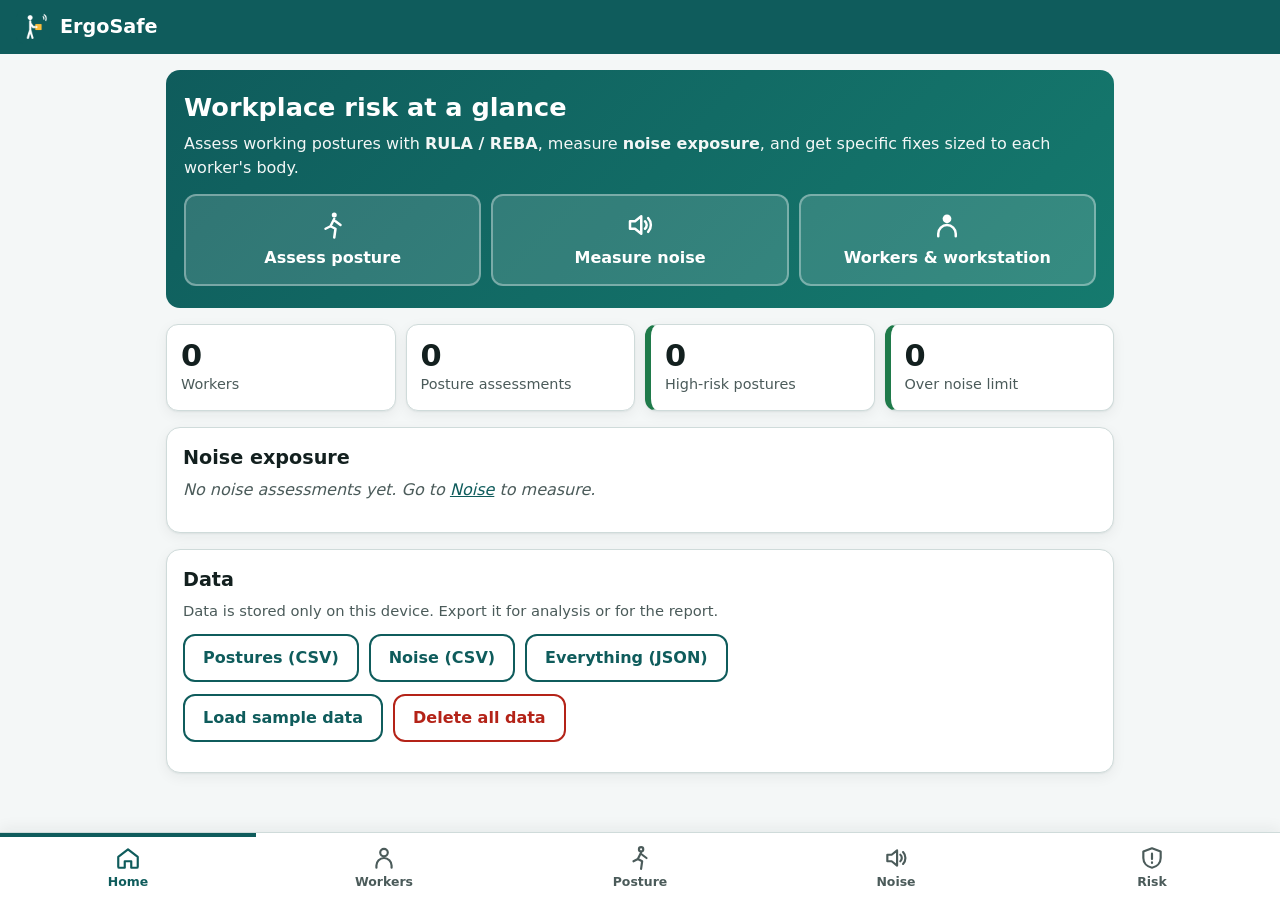
==== commit 8cea958e: "Fold Posture and Noise into one-at-a-time steps; move Priority actions to Risk; trim Home - Posture " ====
--- a/index.html
+++ b/index.html
@@ -47,19 +47,8 @@
       <div id="home-summary" class="tile-row" aria-live="polite"></div>
 
       <div class="card">
-        <h2>Priority actions</h2>
-        <p class="hint">Every saved posture assessment, highest risk first.</p>
-        <div id="home-priority-list" class="assessment-list"></div>
-      </div>
-
-      <div class="card">
         <h2>Noise exposure</h2>
         <div id="home-noise-list" class="assessment-list"></div>
-      </div>
-
-      <div class="card">
-        <h2>Workers</h2>
-        <div id="home-worker-table" class="table-wrap"></div>
       </div>
 
       <div class="card">
@@ -138,24 +127,19 @@
         </div>
       </form>
 
-      <div class="card" id="worker-profile-card">
-        <h2>Anthropometric profile</h2>
-        <div id="worker-profile"></div>
-      </div>
-
-      <div class="card">
-        <h2>Designing for everyone</h2>
+      <details class="card collapsible">
+        <summary><h2>Designing for everyone</h2></summary>
         <p class="hint">One adjustable workstation should fit from a small woman (5th percentile) to a tall man (95th percentile).</p>
         <div id="population-ranges" class="table-wrap"></div>
-      </div>
+      </details>
     </section>
 
     <!-- ============================ POSTURE ============================ -->
     <section id="view-posture" class="view" aria-labelledby="posture-title" hidden>
       <h1 id="posture-title" class="view-title">Posture assessment</h1>
 
-      <div class="card">
-        <h2><span class="step-number">1</span> Capture the posture</h2>
+      <details class="card collapsible step" data-accordion="posture" id="posture-step-1" open>
+        <summary><h2><span class="step-number">1</span> Capture the posture</h2></summary>
         <p class="hint">Photograph the worker <strong>from the side</strong>, whole body in frame, at the worst moment of the task. Everything stays on this device.</p>
         <div id="reassess-banner" class="reassess-banner" hidden></div>
         <label class="field">
@@ -189,17 +173,17 @@
             <button type="button" class="button" id="stop-camera-button">Stop camera</button>
           </div>
         </div>
-      </div>
+      </details>
 
       <div id="posture-details" hidden>
-        <div class="card">
-          <h2><span class="step-number">2</span> Check the joint angles</h2>
+        <details class="card collapsible step" data-accordion="posture" id="posture-step-2">
+          <summary><h2><span class="step-number">2</span> Check the joint angles</h2></summary>
           <p class="hint">Angles marked <span class="tag tag-auto">auto</span> were measured from the image. If one looks wrong, drag its slider — you stay in control of the result.</p>
           <div id="angle-sliders" class="angle-sliders"></div>
-        </div>
-
-        <div class="card">
-          <h2><span class="step-number">3</span> Describe the task</h2>
+        </details>
+
+        <details class="card collapsible step" data-accordion="posture" id="posture-step-3">
+          <summary><h2><span class="step-number">3</span> Describe the task</h2></summary>
 
           <fieldset class="choice-group">
             <legend>Work posture</legend>
@@ -284,10 +268,10 @@
               </label>
             </div>
           </fieldset>
-        </div>
-
-        <div class="card" id="results-card">
-          <h2><span class="step-number">4</span> Risk result</h2>
+        </details>
+
+        <details class="card collapsible step" data-accordion="posture" id="posture-step-4">
+          <summary><h2><span class="step-number">4</span> Risk result</h2><span id="step4-score" class="step-summary-badge"></span></summary>
           <div class="segmented" role="group" aria-label="Assessment method">
             <button type="button" class="segment" data-method="rula" aria-pressed="false">RULA</button>
             <button type="button" class="segment" data-method="reba" aria-pressed="false">REBA</button>
@@ -301,7 +285,7 @@
           <h3>What to change</h3>
           <ol id="recommendation-list" class="recommendation-list"></ol>
           <button type="button" class="button primary wide" id="save-assessment-button">Save assessment</button>
-        </div>
+        </details>
       </div>
     </section>
 
@@ -309,8 +293,8 @@
     <section id="view-noise" class="view" aria-labelledby="noise-title" hidden>
       <h1 id="noise-title" class="view-title">Noise exposure</h1>
 
-      <div class="card">
-        <h2>Live sound level</h2>
+      <details class="card collapsible step" data-accordion="noise" id="noise-step-1" open>
+        <summary><h2><span class="step-number">1</span> Measure the sound level</h2></summary>
         <label class="field">
           <span>Worker being assessed</span>
           <select id="noise-worker-select" data-worker-select></select>
@@ -354,10 +338,10 @@
           </div>
           <button type="button" class="button" id="noise-add-to-log-button">Add measured level</button>
         </div>
-      </div>
-
-      <div class="card">
-        <h2>Daily exposure</h2>
+      </details>
+
+      <details class="card collapsible step" data-accordion="noise" id="noise-step-2">
+        <summary><h2><span class="step-number">2</span> Daily exposure &amp; actions</h2><span id="noise-step2-dose" class="step-summary-badge"></span></summary>
         <div id="noise-reassess-banner" class="reassess-banner" hidden></div>
         <label class="field">
           <span>Exposure standard</span>
@@ -385,10 +369,10 @@
         <h3>What to do</h3>
         <ol id="noise-recommendations" class="recommendation-list"></ol>
         <button type="button" class="button primary wide" id="noise-save-button">Save noise assessment</button>
-      </div>
-
-      <div class="card">
-        <h2>Calibrate the microphone</h2>
+      </details>
+
+      <details class="card collapsible step" data-accordion="noise" id="noise-step-3">
+        <summary><h2><span class="step-number">3</span> Calibrate the microphone <span class="optional">(optional)</span></h2></summary>
         <p class="hint">Phone microphones differ by several decibels. For accurate readings, place the phone next to a calibrated sound level meter, play a steady sound, start measuring, and enter the meter's reading.</p>
         <div class="form-grid">
           <label class="field">
@@ -402,7 +386,7 @@
           <button type="button" class="button" id="reset-calibration-button">Reset</button>
         </div>
         <p class="hint" id="calibration-offset"></p>
-      </div>
+      </details>
     </section>
 
     <!-- ============================ RISK PROFILE ============================ -->
--- a/css/styles.css
+++ b/css/styles.css
@@ -346,6 +346,36 @@
   border: 1px solid var(--colour-border); border-radius: 12px; padding: 10px 12px;
 }
 .worker-card.active { border: 2px solid var(--colour-primary); background: var(--colour-primary-soft); }
+/* The selected worker's card and their profile read as one block. */
+.worker-entry.active { border: 2px solid var(--colour-primary); border-radius: 12px; overflow: hidden; }
+.worker-entry.active .worker-card { border: 0; border-radius: 0; }
+.worker-profile-panel { padding: 12px 14px 14px; border-top: 1px solid var(--colour-border); }
+.worker-info .tag { align-self: flex-start; margin: 2px 0; }
+.worker-profile-panel h3 { margin-top: 0; }
+
+/* Collapsible card (e.g. "Designing for everyone") */
+.collapsible > summary { list-style: none; cursor: pointer; display: flex; align-items: center; justify-content: space-between; gap: 10px; min-height: var(--touch); }
+.collapsible > summary::-webkit-details-marker { display: none; }
+.collapsible > summary h2 { margin: 0; }
+.collapsible > summary::after {
+  content: ""; width: 12px; height: 12px; flex: none; margin-right: 6px;
+  border-right: 3px solid var(--colour-primary); border-bottom: 3px solid var(--colour-primary);
+  transform: rotate(45deg); transition: transform 0.15s;
+}
+.collapsible[open] > summary::after { transform: rotate(-135deg); }
+.collapsible[open] > summary { margin-bottom: 8px; }
+
+/* Fold-out steps on the Posture and Noise screens */
+.step { scroll-margin-top: 72px; }
+.step > summary h2 { flex: 1; min-width: 0; }
+.step-summary-badge:empty { display: none; }
+.step-summary-badge .badge { font-size: 0.8rem; padding: 2px 8px 2px 5px; }
+.step-summary-badge .badge .icon { width: 15px; height: 15px; }
+.step:not([open]) { padding-top: 10px; padding-bottom: 10px; }
+.optional { font-weight: 400; font-size: 0.9rem; color: var(--colour-text-muted); }
+
+/* Risk screen: export + priority actions buttons */
+.risk-actions { display: flex; flex-direction: column; align-items: stretch; gap: 10px; margin: 8px 0 16px; max-width: 360px; }
 .worker-info { display: flex; flex-direction: column; }
 .worker-actions { display: flex; gap: 6px; flex-wrap: wrap; }
 
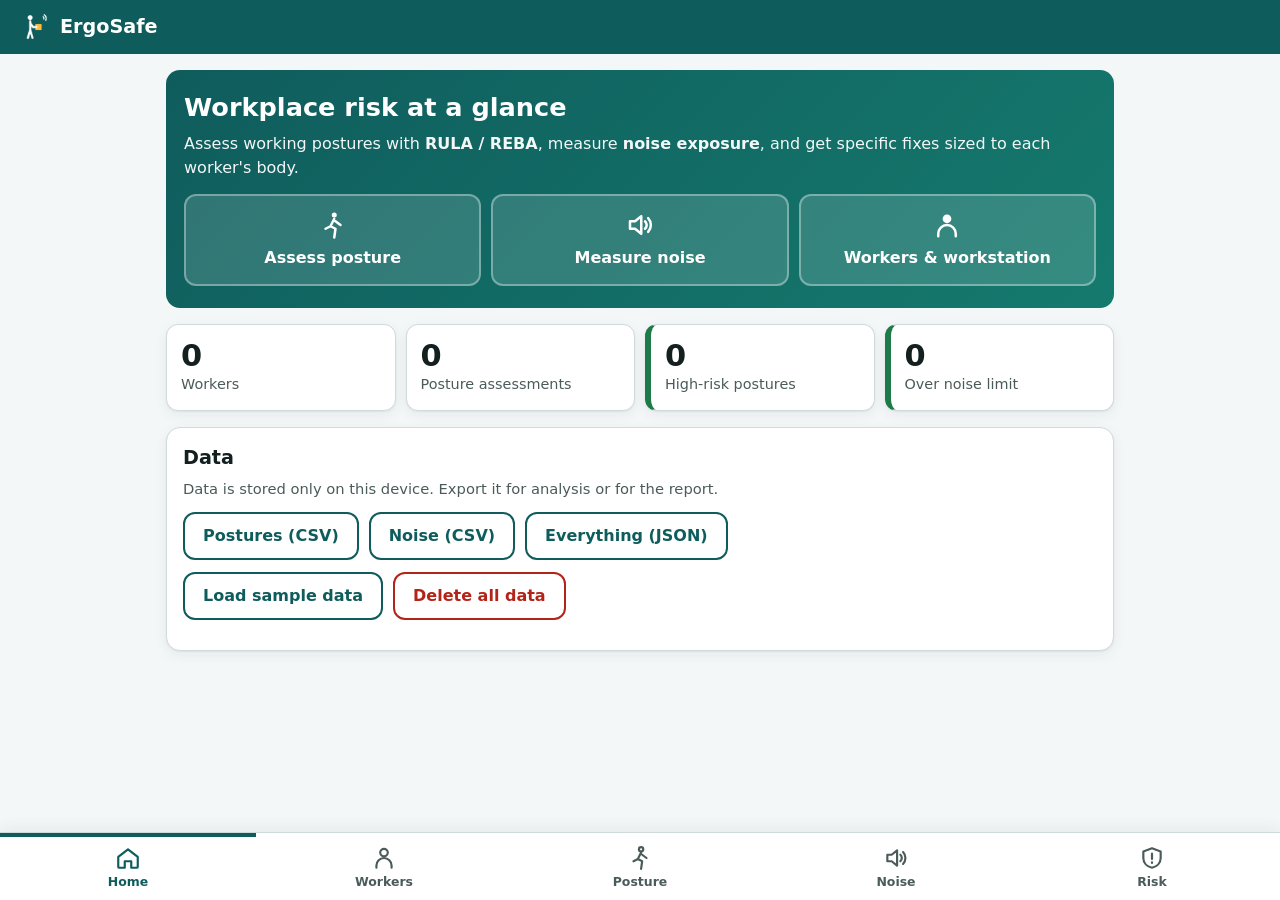
==== commit df77bbe2: "Move the noise exposure list from Home into the Priority actions panel on Risk Co-Authored-By: Claud" ====
--- a/index.html
+++ b/index.html
@@ -45,11 +45,6 @@
       </div>
 
       <div id="home-summary" class="tile-row" aria-live="polite"></div>
-
-      <div class="card">
-        <h2>Noise exposure</h2>
-        <div id="home-noise-list" class="assessment-list"></div>
-      </div>
 
       <div class="card">
         <h2>Data</h2>
@@ -422,6 +417,64 @@
 
   <div id="toast" class="toast" role="status" aria-live="polite"></div>
 
+  <script>
+    // Safety net: if the app fails to start (for example a half-updated
+    // offline copy right after an update), clear the offline copy and reload
+    // once. If it still fails, show a "Reload app" button — never a blank page.
+    (function () {
+      function clearOfflineCopy() {
+        var jobs = [];
+        if (window.caches) {
+          jobs.push(caches.keys().then(function (names) {
+            return Promise.all(names.filter(function (name) { return name.indexOf('ergosafe-v') === 0; })
+              .map(function (name) { return caches.delete(name); }));
+          }));
+        }
+        if (navigator.serviceWorker) {
+          jobs.push(navigator.serviceWorker.getRegistrations().then(function (registrations) {
+            return Promise.all(registrations.map(function (registration) { return registration.unregister(); }));
+          }));
+        }
+        return Promise.all(jobs).catch(function () {});
+      }
+      function showReloadMessage() {
+        if (document.getElementById('startup-error')) return;
+        var box = document.createElement('div');
+        box.id = 'startup-error';
+        box.setAttribute('role', 'alert');
+        box.style.cssText = 'margin:24px 16px;padding:18px;border:2px solid #b42318;border-radius:14px;background:#fff;font:16px system-ui,sans-serif;color:#13201f';
+        box.innerHTML = '<h2 style="margin:0 0 8px;font-size:1.2rem">ErgoSafe needs to refresh</h2>' +
+          '<p style="margin:0 0 12px">The app was just updated. Tap below to load the new version. Your saved workers and assessments are kept.</p>' +
+          '<button type="button" style="min-height:48px;padding:0 18px;border-radius:12px;border:0;background:#0f5c5c;color:#fff;font:inherit;font-weight:700">Reload app</button>';
+        box.querySelector('button').onclick = function () {
+          clearOfflineCopy().then(function () { location.reload(); });
+        };
+        document.body.insertBefore(box, document.body.firstChild);
+      }
+      window.__ergosafeRecover = function () {
+        if (window.__ergosafeStarted) return;
+        var alreadyTried = false;
+        try {
+          alreadyTried = sessionStorage.getItem('ergosafe-recovered') === '1';
+          sessionStorage.setItem('ergosafe-recovered', '1');
+        } catch (error) {}
+        if (alreadyTried) {
+          showReloadMessage();
+        } else {
+          clearOfflineCopy().then(function () { location.reload(); });
+        }
+      };
+      // Errors while loading or starting the app code.
+      window.addEventListener('error', function (event) {
+        var isScriptProblem = event instanceof ErrorEvent || (event.target && event.target.tagName === 'SCRIPT');
+        if (isScriptProblem && !window.__ergosafeStarted) window.__ergosafeRecover();
+      }, true);
+      // Last resort: still not started 15 s after the page finished loading.
+      window.addEventListener('load', function () {
+        setTimeout(function () { if (!window.__ergosafeStarted) showReloadMessage(); }, 15000);
+      });
+    })();
+  </script>
   <script type="module" src="js/app.js"></script>
 </body>
 </html>
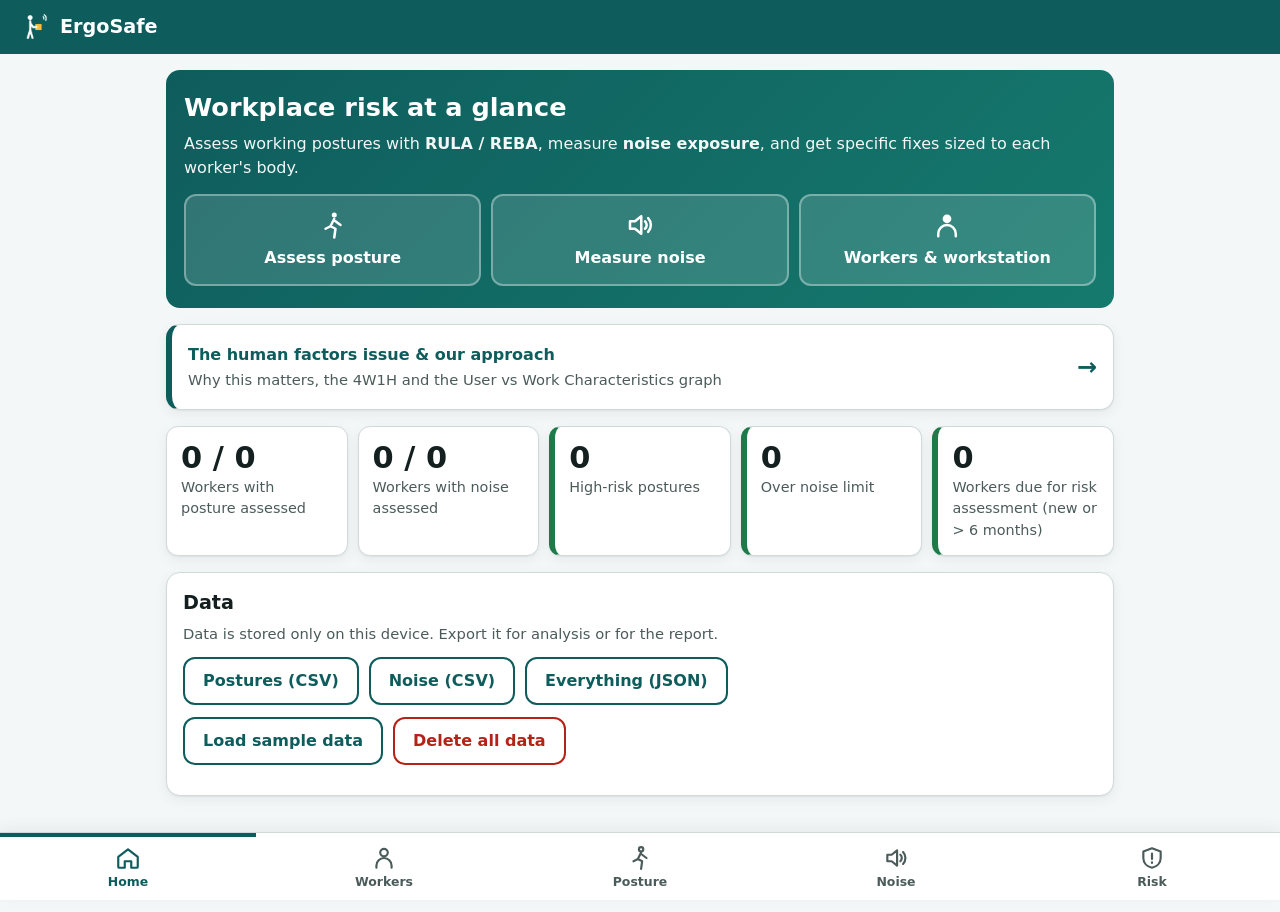
==== commit 5b2d14ad: "Add 'The issue & our approach' page: human factors issue, two checks, 4W1H and the User vs Work Char" ====
--- a/index.html
+++ b/index.html
@@ -44,6 +44,14 @@
         </div>
       </div>
 
+      <a class="about-link card" href="#about">
+        <span class="about-link-text">
+          <strong>The human factors issue &amp; our approach</strong>
+          <span class="hint">Why this matters, the 4W1H and the User vs Work Characteristics graph</span>
+        </span>
+        <span class="about-link-arrow" aria-hidden="true">→</span>
+      </a>
+
       <div id="home-summary" class="tile-row" aria-live="polite"></div>
 
       <div class="card">
@@ -59,6 +67,154 @@
           <button type="button" class="button danger" id="clear-all-data">Delete all data</button>
         </div>
       </div>
+    </section>
+
+    <!-- ============================ ABOUT THE ISSUE ============================ -->
+    <section id="view-about" class="view" aria-labelledby="about-title" hidden>
+      <a class="back-link" href="#home">← Back to Home</a>
+      <h1 id="about-title" class="view-title">The issue &amp; our approach</h1>
+
+      <details class="card collapsible step" data-accordion="about" id="about-step-1" open>
+        <summary><h2><span class="step-number">1</span> The human factors issue</h2></summary>
+        <p class="about-principle">Work should be designed around the <strong>capabilities and limits of the human</strong>, not the other way round.</p>
+        <p>In factories the machines, pallets and presses work exactly as designed. What fails is the <strong>fit between the work and the human</strong>. The work exceeds three human limits:</p>
+        <div class="mismatch-list">
+          <div class="mismatch">
+            <h3>Body size varies</h3>
+            <p><span class="mismatch-label">Limit</span> Indian adults range from about 143 cm (small woman) to 176 cm (tall man).</p>
+            <p><span class="mismatch-label">Work demand</span> One fixed workstation height; items on the floor or above the shoulder.</p>
+            <p><span class="mismatch-label">Result</span> The worker bends, stoops, reaches or shrugs. The awkward posture is <strong>caused by the design</strong>.</p>
+          </div>
+          <div class="mismatch">
+            <h3>Body tolerates limited load</h3>
+            <p><span class="mismatch-label">Limit</span> Muscles, joints and spinal discs cope with neutral postures, not bent, twisted or raised ones held for long.</p>
+            <p><span class="mismatch-label">Work demand</span> Awkward postures held or repeated for hours, with loads and little recovery.</p>
+            <p><span class="mismatch-label">Result</span> Fatigue, then musculoskeletal disorders of the back, neck, shoulders, wrists and knees.</p>
+          </div>
+          <div class="mismatch mismatch-noise">
+            <h3>Hearing is fragile</h3>
+            <p><span class="mismatch-label">Limit</span> The ear's sensory cells do not regrow, and the ear must also catch speech and alarms.</p>
+            <p><span class="mismatch-label">Work demand</span> Hours in zones above 85 to 90 dB(A): presses, looms, grinders.</p>
+            <p><span class="mismatch-label">Result</span> Permanent hearing loss; masked warnings; more accidents.</p>
+          </div>
+        </div>
+        <p class="about-insight"><strong>Key insight:</strong> many harmful postures are not a bad habit. They come from a workstation that does not fit this worker's body. Fix the workstation, not the worker.</p>
+      </details>
+
+      <details class="card collapsible step" data-accordion="about" id="about-step-2">
+        <summary><h2><span class="step-number">2</span> Why it matters and why it goes unmanaged</h2></summary>
+        <div class="tile-row about-stats">
+          <div class="tile tile-high"><div class="tile-value">1.71 bn</div><div class="tile-label">people with musculoskeletal conditions, the leading cause of disability (WHO)</div></div>
+          <div class="tile tile-high"><div class="tile-value">71.6%</div><div class="tile-label">of power-loom weavers studied in Tamil Nadu had hearing loss</div></div>
+          <div class="tile"><div class="tile-value">&gt;90%</div><div class="tile-label">of Indian workers are informal, rarely with an ergonomist</div></div>
+        </div>
+        <p>The harm is <strong>slow, invisible and permanent</strong>: by the time a worker notices, the damage is done. The risk must be found <em>before</em> symptoms appear.</p>
+        <h3>Why the risk goes unmanaged</h3>
+        <ol>
+          <li>RULA, REBA and noise surveys need <strong>trained assessors</strong> and paper worksheets.</li>
+          <li>Noise needs a <strong>sound level meter</strong> small factories do not own.</li>
+          <li>Results stay on paper: the <strong>supervisor</strong>, who can change the workplace, cannot see who is most at risk, what to fix first, or whether a fix worked.</li>
+        </ol>
+        <div class="problem-statement">
+          <h3>Problem statement</h3>
+          <p>Factory workers are exposed to harmful working postures and harmful noise because workstations, tasks and work environments are not designed around human body dimensions, physical tolerance and hearing. The resulting musculoskeletal disorders and hearing loss are slow, invisible and permanent, and they persist because supervisors have no practical way to measure the risk, understand it, act on it, or check that their fixes worked.</p>
+        </div>
+      </details>
+
+      <details class="card collapsible step" data-accordion="about" id="about-step-3">
+        <summary><h2><span class="step-number">3</span> The two checks</h2></summary>
+        <div class="check-list">
+          <div class="check-item">
+            <span class="check-tick" aria-hidden="true">✓</span>
+            <div><strong>Is it a human issue? Yes.</strong> The work's heights, loads, durations and sound levels exceed human limits. The fix is to change the work to fit the human.</div>
+          </div>
+          <div class="check-item">
+            <span class="check-tick" aria-hidden="true">✓</span>
+            <div><strong>Can it be a progressive web app? Yes.</strong> A phone has a camera (posture), a microphone (noise) and enough power to detect the pose inside the browser. It installs from a link, works offline and needs no app store.</div>
+          </div>
+        </div>
+      </details>
+
+      <details class="card collapsible step" data-accordion="about" id="about-step-4">
+        <summary><h2><span class="step-number">4</span> 4W1H analysis</h2></summary>
+        <dl class="four-w">
+          <div><dt>Who is facing it?</dt><dd>
+            <ul>
+              <li>Factory workers lifting, feeding machines, assembling, packing or inspecting, from 143 cm to 176 cm tall.</li>
+              <li>Workers in loud zones.</li>
+              <li><strong>Supervisors</strong> with no ergonomics training: the users of this app.</li>
+            </ul>
+            <span class="graph-tag">feeds Anthropometry</span></dd></div>
+          <div><dt>When does it happen?</dt><dd>
+            <ul>
+              <li>When an awkward posture is held or repeated: risk depends on how bad, how long and how often.</li>
+              <li>Noise adds up over the shift: a level safe for 1 hour is harmful for 8.</li>
+            </ul>
+            <span class="graph-tag">feeds Biomechanics</span></dd></div>
+          <div><dt>Where does it happen?</dt><dd>
+            <ul>
+              <li>At workstations whose heights and reach do not match the worker.</li>
+              <li>In loud zones such as press shops and weaving sections, where noise also masks speech and alarms.</li>
+            </ul>
+            <span class="graph-tag">feeds Information handling</span></dd></div>
+          <div><dt>What is the issue?</dt><dd>
+            <ol>
+              <li>Awkward postures, with load, poor grip and repetition.</li>
+              <li>Workstation misfit: the root cause.</li>
+              <li>Excess daily noise dose.</li>
+              <li>An assessment gap: risks are rarely measured, acted on or re-checked.</li>
+            </ol></dd></div>
+          <div><dt>How is it solved?</dt><dd>
+            <div class="loop" aria-label="Measure, score, fix, re-assess, track, then repeat">
+              <span class="loop-step"><strong>Measure</strong>photo, mic, height</span>
+              <span class="loop-arrow" aria-hidden="true">→</span>
+              <span class="loop-step"><strong>Score</strong>RULA, REBA, noise dose</span>
+              <span class="loop-arrow" aria-hidden="true">→</span>
+              <span class="loop-step"><strong>Fix</strong>worker-sized actions</span>
+              <span class="loop-arrow" aria-hidden="true">→</span>
+              <span class="loop-step"><strong>Re-assess</strong>before / after</span>
+              <span class="loop-arrow" aria-hidden="true">→</span>
+              <span class="loop-step"><strong>Track</strong>factory ranking</span>
+              <span class="loop-arrow" aria-hidden="true">↺</span>
+            </div></dd></div>
+        </dl>
+      </details>
+
+      <details class="card collapsible step" data-accordion="about" id="about-step-5">
+        <summary><h2><span class="step-number">5</span> User vs Work Characteristics graph</h2></summary>
+        <p class="hint">ErgoSafe is built level by level along the diagonal. Tap a level to open the screen that solves it. Every worker also gets this graph filled with their own findings on the Risk screen.</p>
+        <div class="table-wrap">
+          <div class="hf-graph about-graph" role="table" aria-label="User versus work characteristics graph: how ErgoSafe addresses each level">
+            <div class="hf-axis-y" aria-hidden="true">User characteristics ↑</div>
+            <div class="hf-row-label" role="rowheader">Affective needs</div>
+            <div class="hf-cell" role="cell"></div><div class="hf-cell" role="cell"></div><div class="hf-cell" role="cell"></div><div class="hf-cell" role="cell"></div>
+            <a class="hf-cell hf-diagonal hf-about" role="cell" href="#risk"><strong>5. Aesthetic evaluation</strong><p>Calm, consistent, step-by-step design that supervisors accept and trust. Checked with a usability survey.</p></a>
+            <div class="hf-row-label" role="rowheader">Effective needs</div>
+            <div class="hf-cell" role="cell"></div><div class="hf-cell" role="cell"></div><div class="hf-cell" role="cell"></div>
+            <a class="hf-cell hf-diagonal hf-about" role="cell" href="#priority"><strong>4. Functional evaluation</strong><p>Re-assess after a fix: before/after reduction. HIRA matrix puts posture and noise on one scale.</p></a>
+            <div class="hf-cell" role="cell"></div>
+            <div class="hf-row-label" role="rowheader">Cognitive utility</div>
+            <div class="hf-cell" role="cell"></div><div class="hf-cell" role="cell"></div>
+            <a class="hf-cell hf-diagonal hf-about" role="cell" href="#noise"><strong>3. Information handling</strong><p>Noise dose and time allowed; risk shown as colour, icon and word; ranked factory table.</p></a>
+            <div class="hf-cell" role="cell"></div><div class="hf-cell" role="cell"></div>
+            <div class="hf-row-label" role="rowheader">Dynamic physical requirement</div>
+            <div class="hf-cell" role="cell"></div>
+            <a class="hf-cell hf-diagonal hf-about" role="cell" href="#posture"><strong>2. Biomechanics</strong><p>Photo → pose detection → joint angles → RULA / REBA, with fixes for the worst posture.</p></a>
+            <div class="hf-cell" role="cell"></div><div class="hf-cell" role="cell"></div><div class="hf-cell" role="cell"></div>
+            <div class="hf-row-label" role="rowheader">Static physical requirement</div>
+            <a class="hf-cell hf-diagonal hf-about" role="cell" href="#workers"><strong>1. Anthropometry</strong><p>Worker's percentile and workstation heights sized to their body; ranges for shared stations.</p></a>
+            <div class="hf-cell" role="cell"></div><div class="hf-cell" role="cell"></div><div class="hf-cell" role="cell"></div><div class="hf-cell" role="cell"></div>
+            <div></div><div></div>
+            <div class="hf-column-label" role="columnheader">Static physical dimensions</div>
+            <div class="hf-column-label" role="columnheader">Dynamic</div>
+            <div class="hf-column-label" role="columnheader">Operability</div>
+            <div class="hf-column-label" role="columnheader">Utility</div>
+            <div class="hf-column-label" role="columnheader">Art</div>
+            <div></div><div class="hf-axis-x" aria-hidden="true">Work characteristics →</div>
+          </div>
+        </div>
+      </details>
+
     </section>
 
     <!-- ============================ WORKERS ============================ -->
@@ -170,15 +326,20 @@
         </div>
       </details>
 
-      <div id="posture-details" hidden>
+      <div id="posture-details" class="locked">
         <details class="card collapsible step" data-accordion="posture" id="posture-step-2">
           <summary><h2><span class="step-number">2</span> Check the joint angles</h2></summary>
+          <div class="step-locked">Capture the posture first — take a photo, use the live camera or enter the angles by hand in step 1. <button type="button" class="button small" data-go-step1>Go to step 1</button></div>
+          <div class="step-content">
           <p class="hint">Angles marked <span class="tag tag-auto">auto</span> were measured from the image. If one looks wrong, drag its slider — you stay in control of the result.</p>
           <div id="angle-sliders" class="angle-sliders"></div>
+          </div>
         </details>
 
         <details class="card collapsible step" data-accordion="posture" id="posture-step-3">
           <summary><h2><span class="step-number">3</span> Describe the task</h2></summary>
+          <div class="step-locked">Capture the posture first — take a photo, use the live camera or enter the angles by hand in step 1. <button type="button" class="button small" data-go-step1>Go to step 1</button></div>
+          <div class="step-content">
 
           <fieldset class="choice-group">
             <legend>Work posture</legend>
@@ -263,10 +424,13 @@
               </label>
             </div>
           </fieldset>
+          </div>
         </details>
 
         <details class="card collapsible step" data-accordion="posture" id="posture-step-4">
           <summary><h2><span class="step-number">4</span> Risk result</h2><span id="step4-score" class="step-summary-badge"></span></summary>
+          <div class="step-locked">Capture the posture first — take a photo, use the live camera or enter the angles by hand in step 1. <button type="button" class="button small" data-go-step1>Go to step 1</button></div>
+          <div class="step-content">
           <div class="segmented" role="group" aria-label="Assessment method">
             <button type="button" class="segment" data-method="rula" aria-pressed="false">RULA</button>
             <button type="button" class="segment" data-method="reba" aria-pressed="false">REBA</button>
@@ -280,6 +444,7 @@
           <h3>What to change</h3>
           <ol id="recommendation-list" class="recommendation-list"></ol>
           <button type="button" class="button primary wide" id="save-assessment-button">Save assessment</button>
+          </div>
         </details>
       </div>
     </section>
@@ -382,6 +547,13 @@
         </div>
         <p class="hint" id="calibration-offset"></p>
       </details>
+    </section>
+
+    <!-- ============================ PRIORITY ACTIONS ============================ -->
+    <section id="view-priority" class="view" aria-labelledby="priority-title" hidden>
+      <a class="back-link" href="#risk">← Back to Risk</a>
+      <h1 id="priority-title" class="view-title">Priority actions</h1>
+      <div id="priority-page"></div>
     </section>
 
     <!-- ============================ RISK PROFILE ============================ -->
--- a/css/styles.css
+++ b/css/styles.css
@@ -55,6 +55,9 @@
 
 * { box-sizing: border-box; }
 
+/* Anything marked hidden stays hidden, even if a class gives it display:flex. */
+[hidden] { display: none !important; }
+
 html, body { margin: 0; }
 
 body {
@@ -341,16 +344,32 @@
 
 /* ---------- workers ---------- */
 .worker-list { display: flex; flex-direction: column; gap: 8px; }
+/* Each worker is a fold: title row (name + Edit/Delete), profile inside. */
+.worker-fold { border: 1px solid var(--colour-border); border-radius: 12px; overflow: hidden; background: var(--colour-surface); }
+.worker-fold[open] { border: 2px solid var(--colour-primary); }
+/* Row 1: name | Edit Delete | chevron.  Row 2: details across the full width. */
 .worker-card {
-  display: flex; justify-content: space-between; align-items: center; gap: 10px; flex-wrap: wrap;
-  border: 1px solid var(--colour-border); border-radius: 12px; padding: 10px 12px;
-}
-.worker-card.active { border: 2px solid var(--colour-primary); background: var(--colour-primary-soft); }
-/* The selected worker's card and their profile read as one block. */
-.worker-entry.active { border: 2px solid var(--colour-primary); border-radius: 12px; overflow: hidden; }
-.worker-entry.active .worker-card { border: 0; border-radius: 0; }
+  display: grid; grid-template-columns: minmax(0, 1fr) auto auto; align-items: center; gap: 4px 10px;
+  padding: 10px 12px; min-height: var(--touch); cursor: pointer; list-style: none;
+}
+/* Override the general "details summary" style (bold, teal) for worker rows:
+   only the name is bold; the details line is normal text. */
+.worker-fold > .worker-card { font-weight: 400; color: var(--colour-text); }
+.worker-name { grid-column: 1; grid-row: 1; font-weight: 700; color: var(--colour-primary); }
+.worker-details { font-weight: 400; color: var(--colour-text-muted); }
+.worker-card .worker-actions { grid-column: 2; grid-row: 1; }
+.worker-details { grid-column: 1 / -1; grid-row: 2; }
+.worker-card::-webkit-details-marker { display: none; }
+.worker-fold[open] > .worker-card { background: var(--colour-primary-soft); }
+/* Chevron after the buttons: points down when closed, up when open. */
+.worker-card::after {
+  grid-column: 3; grid-row: 1;
+  content: ""; width: 10px; height: 10px; flex: none; margin: 0 4px 4px 2px;
+  border-right: 3px solid var(--colour-primary); border-bottom: 3px solid var(--colour-primary);
+  transform: rotate(45deg); transition: transform 0.15s;
+}
+.worker-fold[open] > .worker-card::after { transform: rotate(-135deg); margin-bottom: -4px; }
 .worker-profile-panel { padding: 12px 14px 14px; border-top: 1px solid var(--colour-border); }
-.worker-info .tag { align-self: flex-start; margin: 2px 0; }
 .worker-profile-panel h3 { margin-top: 0; }
 
 /* Collapsible card (e.g. "Designing for everyone") */
@@ -374,10 +393,20 @@
 .step:not([open]) { padding-top: 10px; padding-bottom: 10px; }
 .optional { font-weight: 400; font-size: 0.9rem; color: var(--colour-text-muted); }
 
+/* Posture steps 2–4 before a posture is captured */
+.step-locked { display: none; }
+.locked .step-locked {
+  display: flex; flex-direction: column; align-items: flex-start; gap: 10px;
+  padding: 12px 14px; border-radius: 10px; background: var(--colour-surface-muted);
+  border: 2px dashed var(--colour-border); font-weight: 600;
+}
+.locked .step-content { display: none; }
+.locked .step > summary h2 { color: var(--colour-text-muted); }
+
 /* Risk screen: export + priority actions buttons */
 .risk-actions { display: flex; flex-direction: column; align-items: stretch; gap: 10px; margin: 8px 0 16px; max-width: 360px; }
-.worker-info { display: flex; flex-direction: column; }
-.worker-actions { display: flex; gap: 6px; flex-wrap: wrap; }
+.worker-info { display: flex; flex-direction: column; flex: 1; min-width: 0; }
+.worker-actions { display: flex; gap: 6px; flex: none; }
 
 .percentile-block { margin-bottom: 8px; }
 .percentile-bar {
@@ -593,8 +622,39 @@
 .row-none td { background: var(--colour-surface); color: var(--colour-text-muted); }
 .rank-cell { font-size: 1.3rem; font-weight: 800; text-align: center; }
 .factory-table .badge { margin: 2px 0; }
+.factory-table .button { white-space: nowrap; }
 
 .posture-summary .summary-thumb { width: 64px; height: 64px; object-fit: cover; border-radius: 6px; }
 .posture-summary .worst-row td { background: var(--risk-high-soft); }
 .worst-label { font-size: 0.72rem; font-weight: 750; color: var(--risk-high); }
 .overall-posture-line { margin-top: 8px; padding: 8px 12px; border-left: 6px solid var(--risk-high); background: var(--colour-surface-muted); border-radius: 6px; }
+
+/* ---------- About the issue (Home link + page) ---------- */
+.about-link { display: flex; align-items: center; gap: 12px; text-decoration: none; color: var(--colour-text); border-left: 6px solid var(--colour-primary); min-height: var(--touch); }
+.about-link:hover { background: var(--colour-primary-soft); }
+.about-link-text { display: flex; flex-direction: column; gap: 2px; flex: 1; min-width: 0; }
+.about-link-text strong { color: var(--colour-primary); }
+.about-link-arrow { font-size: 1.5rem; font-weight: 700; color: var(--colour-primary); }
+.about-principle { font-size: 1.05rem; padding: 10px 14px; border-left: 5px solid var(--colour-primary); background: var(--colour-primary-soft); border-radius: 6px; }
+.mismatch-list { display: grid; grid-template-columns: repeat(auto-fit, minmax(220px, 1fr)); gap: 10px; margin: 10px 0; }
+.mismatch { border: 1px solid var(--colour-border); border-top: 5px solid var(--risk-high); border-radius: 10px; padding: 10px 12px; background: var(--colour-surface); }
+.mismatch-noise { border-top-color: var(--risk-medium); }
+.mismatch h3 { margin: 0 0 6px; font-size: 1rem; }
+.mismatch p { margin: 6px 0; font-size: 0.92rem; }
+.mismatch-label { display: block; font-size: 0.72rem; font-weight: 750; text-transform: uppercase; letter-spacing: 0.04em; color: var(--colour-text-muted); }
+.about-insight { padding: 10px 14px; background: var(--colour-surface-muted); border-radius: 8px; }
+.about-stats .tile-value { font-size: 1.6rem; }
+.problem-statement { border: 2px solid var(--colour-primary); border-radius: 10px; padding: 10px 14px; background: var(--colour-primary-soft); margin-top: 12px; }
+.problem-statement h3 { margin: 0 0 6px; color: var(--colour-primary); }
+.problem-statement p { margin: 0; }
+.check-list { display: grid; gap: 10px; }
+.check-item { display: flex; gap: 12px; align-items: flex-start; padding: 10px 12px; border-radius: 10px; background: var(--risk-low-soft); }
+.check-tick { display: inline-grid; place-items: center; width: 30px; height: 30px; flex: none; border-radius: 50%; background: var(--risk-low); color: #ffffff; font-weight: 800; }
+.graph-tag { display: inline-block; margin-top: 6px; padding: 2px 10px; border-radius: 999px; font-size: 0.78rem; font-weight: 650; color: var(--colour-primary); background: var(--colour-primary-soft); }
+.loop { display: flex; flex-wrap: wrap; align-items: center; gap: 6px; }
+.loop-step { display: flex; flex-direction: column; padding: 6px 10px; border: 2px solid var(--colour-primary); border-radius: 8px; background: var(--colour-primary-soft); font-size: 0.82rem; color: var(--colour-text-muted); }
+.loop-step strong { color: var(--colour-primary); font-size: 0.92rem; }
+.loop-arrow { font-weight: 800; color: var(--colour-primary); }
+.hf-about { border-color: var(--colour-primary); background: var(--colour-primary-soft); color: var(--colour-text); text-decoration: none; }
+.hf-about strong { color: var(--colour-primary); }
+.hf-about:hover { background: #c9e6e4; }
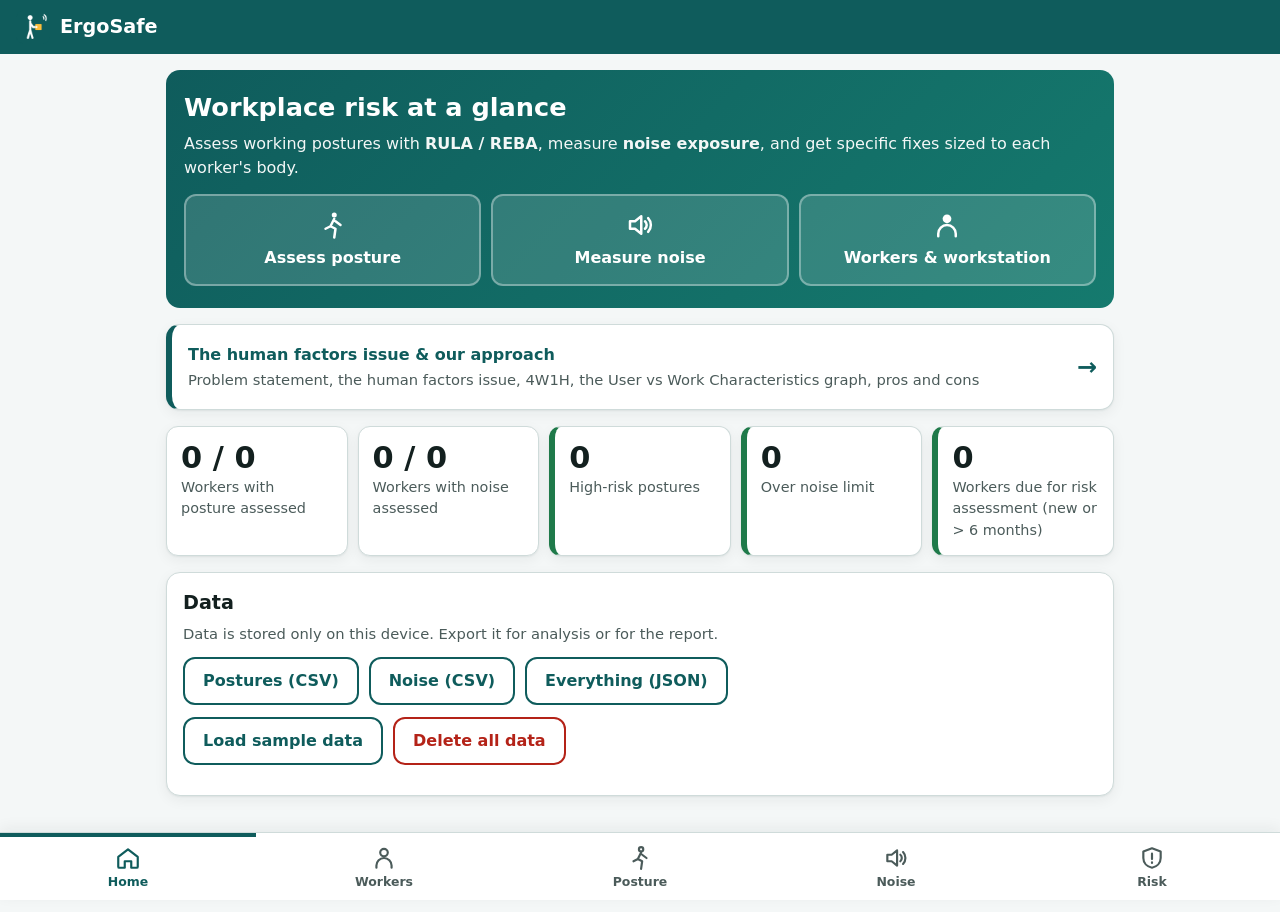
==== commit 38697a25: "Issue page: reorder to problem statement, human factors issue, 4W1H, graph; add pros and cons Co-Aut" ====
--- a/index.html
+++ b/index.html
@@ -47,7 +47,7 @@
       <a class="about-link card" href="#about">
         <span class="about-link-text">
           <strong>The human factors issue &amp; our approach</strong>
-          <span class="hint">Why this matters, the 4W1H and the User vs Work Characteristics graph</span>
+          <span class="hint">Problem statement, the human factors issue, 4W1H, the User vs Work Characteristics graph, pros and cons</span>
         </span>
         <span class="about-link-arrow" aria-hidden="true">→</span>
       </a>
@@ -75,7 +75,31 @@
       <h1 id="about-title" class="view-title">The issue &amp; our approach</h1>
 
       <details class="card collapsible step" data-accordion="about" id="about-step-1" open>
-        <summary><h2><span class="step-number">1</span> The human factors issue</h2></summary>
+        <summary><h2><span class="step-number">1</span> The problem statement</h2></summary>
+        <div class="problem-statement">
+          <p>Factory workers are exposed to harmful working postures and harmful noise because workstations, tasks and work environments are not designed around human body dimensions, physical tolerance and hearing. The resulting musculoskeletal disorders and hearing loss are slow, invisible and permanent, and they persist because supervisors have no practical way to measure the risk, understand it, act on it, or check that their fixes worked.</p>
+        </div>
+        <h3>Why the risk goes unmanaged</h3>
+        <ol>
+          <li>RULA, REBA and noise surveys need <strong>trained assessors</strong> and paper worksheets.</li>
+          <li>Noise needs a <strong>sound level meter</strong> small factories do not own.</li>
+          <li>Results stay on paper: the <strong>supervisor</strong>, who can change the workplace, cannot see who is most at risk, what to fix first, or whether a fix worked.</li>
+        </ol>
+        <h3>The two checks</h3>
+        <div class="check-list">
+          <div class="check-item">
+            <span class="check-tick" aria-hidden="true">✓</span>
+            <div><strong>Is it a human issue? Yes.</strong> The work's heights, loads, durations and sound levels exceed human limits. The fix is to change the work to fit the human.</div>
+          </div>
+          <div class="check-item">
+            <span class="check-tick" aria-hidden="true">✓</span>
+            <div><strong>Can it be a progressive web app? Yes.</strong> A phone has a camera (posture), a microphone (noise) and enough power to detect the pose inside the browser. It installs from a link, works offline and needs no app store.</div>
+          </div>
+        </div>
+      </details>
+
+      <details class="card collapsible step" data-accordion="about" id="about-step-2">
+        <summary><h2><span class="step-number">2</span> The human factors issue</h2></summary>
         <p class="about-principle">Work should be designed around the <strong>capabilities and limits of the human</strong>, not the other way round.</p>
         <p>In factories the machines, pallets and presses work exactly as designed. What fails is the <strong>fit between the work and the human</strong>. The work exceeds three human limits:</p>
         <div class="mismatch-list">
@@ -99,44 +123,17 @@
           </div>
         </div>
         <p class="about-insight"><strong>Key insight:</strong> many harmful postures are not a bad habit. They come from a workstation that does not fit this worker's body. Fix the workstation, not the worker.</p>
-      </details>
-
-      <details class="card collapsible step" data-accordion="about" id="about-step-2">
-        <summary><h2><span class="step-number">2</span> Why it matters and why it goes unmanaged</h2></summary>
+        <h3>Why it matters</h3>
         <div class="tile-row about-stats">
           <div class="tile tile-high"><div class="tile-value">1.71 bn</div><div class="tile-label">people with musculoskeletal conditions, the leading cause of disability (WHO)</div></div>
           <div class="tile tile-high"><div class="tile-value">71.6%</div><div class="tile-label">of power-loom weavers studied in Tamil Nadu had hearing loss</div></div>
           <div class="tile"><div class="tile-value">&gt;90%</div><div class="tile-label">of Indian workers are informal, rarely with an ergonomist</div></div>
         </div>
         <p>The harm is <strong>slow, invisible and permanent</strong>: by the time a worker notices, the damage is done. The risk must be found <em>before</em> symptoms appear.</p>
-        <h3>Why the risk goes unmanaged</h3>
-        <ol>
-          <li>RULA, REBA and noise surveys need <strong>trained assessors</strong> and paper worksheets.</li>
-          <li>Noise needs a <strong>sound level meter</strong> small factories do not own.</li>
-          <li>Results stay on paper: the <strong>supervisor</strong>, who can change the workplace, cannot see who is most at risk, what to fix first, or whether a fix worked.</li>
-        </ol>
-        <div class="problem-statement">
-          <h3>Problem statement</h3>
-          <p>Factory workers are exposed to harmful working postures and harmful noise because workstations, tasks and work environments are not designed around human body dimensions, physical tolerance and hearing. The resulting musculoskeletal disorders and hearing loss are slow, invisible and permanent, and they persist because supervisors have no practical way to measure the risk, understand it, act on it, or check that their fixes worked.</p>
-        </div>
       </details>
 
       <details class="card collapsible step" data-accordion="about" id="about-step-3">
-        <summary><h2><span class="step-number">3</span> The two checks</h2></summary>
-        <div class="check-list">
-          <div class="check-item">
-            <span class="check-tick" aria-hidden="true">✓</span>
-            <div><strong>Is it a human issue? Yes.</strong> The work's heights, loads, durations and sound levels exceed human limits. The fix is to change the work to fit the human.</div>
-          </div>
-          <div class="check-item">
-            <span class="check-tick" aria-hidden="true">✓</span>
-            <div><strong>Can it be a progressive web app? Yes.</strong> A phone has a camera (posture), a microphone (noise) and enough power to detect the pose inside the browser. It installs from a link, works offline and needs no app store.</div>
-          </div>
-        </div>
-      </details>
-
-      <details class="card collapsible step" data-accordion="about" id="about-step-4">
-        <summary><h2><span class="step-number">4</span> 4W1H analysis</h2></summary>
+        <summary><h2><span class="step-number">3</span> 4W1H analysis</h2></summary>
         <dl class="four-w">
           <div><dt>Who is facing it?</dt><dd>
             <ul>
@@ -180,8 +177,8 @@
         </dl>
       </details>
 
-      <details class="card collapsible step" data-accordion="about" id="about-step-5">
-        <summary><h2><span class="step-number">5</span> User vs Work Characteristics graph</h2></summary>
+      <details class="card collapsible step" data-accordion="about" id="about-step-4">
+        <summary><h2><span class="step-number">4</span> User vs Work Characteristics graph</h2></summary>
         <p class="hint">ErgoSafe is built level by level along the diagonal. Tap a level to open the screen that solves it. Every worker also gets this graph filled with their own findings on the Risk screen.</p>
         <div class="table-wrap">
           <div class="hf-graph about-graph" role="table" aria-label="User versus work characteristics graph: how ErgoSafe addresses each level">
@@ -211,6 +208,34 @@
             <div class="hf-column-label" role="columnheader">Utility</div>
             <div class="hf-column-label" role="columnheader">Art</div>
             <div></div><div class="hf-axis-x" aria-hidden="true">Work characteristics →</div>
+          </div>
+        </div>
+      </details>
+
+      <details class="card collapsible step" data-accordion="about" id="about-step-5">
+        <summary><h2><span class="step-number">5</span> Pros and cons</h2></summary>
+        <div class="pros-cons">
+          <div class="pros">
+            <h3>Pros</h3>
+            <ul>
+              <li><strong>Only a phone</strong>: no sound level meter, no worksheets, no ergonomist needed.</li>
+              <li><strong>Fixes sized to the worker</strong>: workstation heights from their own body, not an average.</li>
+              <li><strong>Posture and noise on one scale</strong>, with every worker ranked so the supervisor knows who to help first.</li>
+              <li><strong>Checks that fixes work</strong>: before/after re-assessment with the reduction shown.</li>
+              <li><strong>Built on the framework</strong>: each worker gets their own 4W1H and User vs Work graph.</li>
+              <li><strong>Private and offline</strong>: photos never leave the phone.</li>
+            </ul>
+          </div>
+          <div class="cons">
+            <h3>Cons</h3>
+            <ul>
+              <li>One <strong>2D photo</strong> cannot measure twisting or side-bending; these are entered by hand.</li>
+              <li>RULA and REBA score <strong>one moment</strong> of a task, not the whole shift.</li>
+              <li>Phone <strong>microphones</strong> are approximate (about ±2 to 5 dB after calibration).</li>
+              <li>Body dimensions are <strong>estimated from height</strong>, not measured.</li>
+              <li>Data stays on <strong>one device</strong> and must be exported.</li>
+              <li>The <strong>worker's own comfort</strong> and the effect of noise on communication are not measured yet.</li>
+            </ul>
           </div>
         </div>
       </details>
--- a/css/styles.css
+++ b/css/styles.css
@@ -658,3 +658,11 @@
 .hf-about { border-color: var(--colour-primary); background: var(--colour-primary-soft); color: var(--colour-text); text-decoration: none; }
 .hf-about strong { color: var(--colour-primary); }
 .hf-about:hover { background: #c9e6e4; }
+.pros-cons { display: grid; grid-template-columns: repeat(auto-fit, minmax(240px, 1fr)); gap: 10px; }
+.pros, .cons { border-radius: 10px; padding: 10px 14px; border-left: 6px solid var(--risk-low); background: var(--risk-low-soft); }
+.cons { border-left-color: var(--risk-medium); background: var(--risk-medium-soft); }
+.pros h3, .cons h3 { margin: 0 0 6px; }
+.pros h3 { color: var(--risk-low); }
+.cons h3 { color: var(--risk-medium); }
+.pros ul, .cons ul { margin: 0; padding-left: 18px; }
+.pros li, .cons li { margin: 4px 0; }
